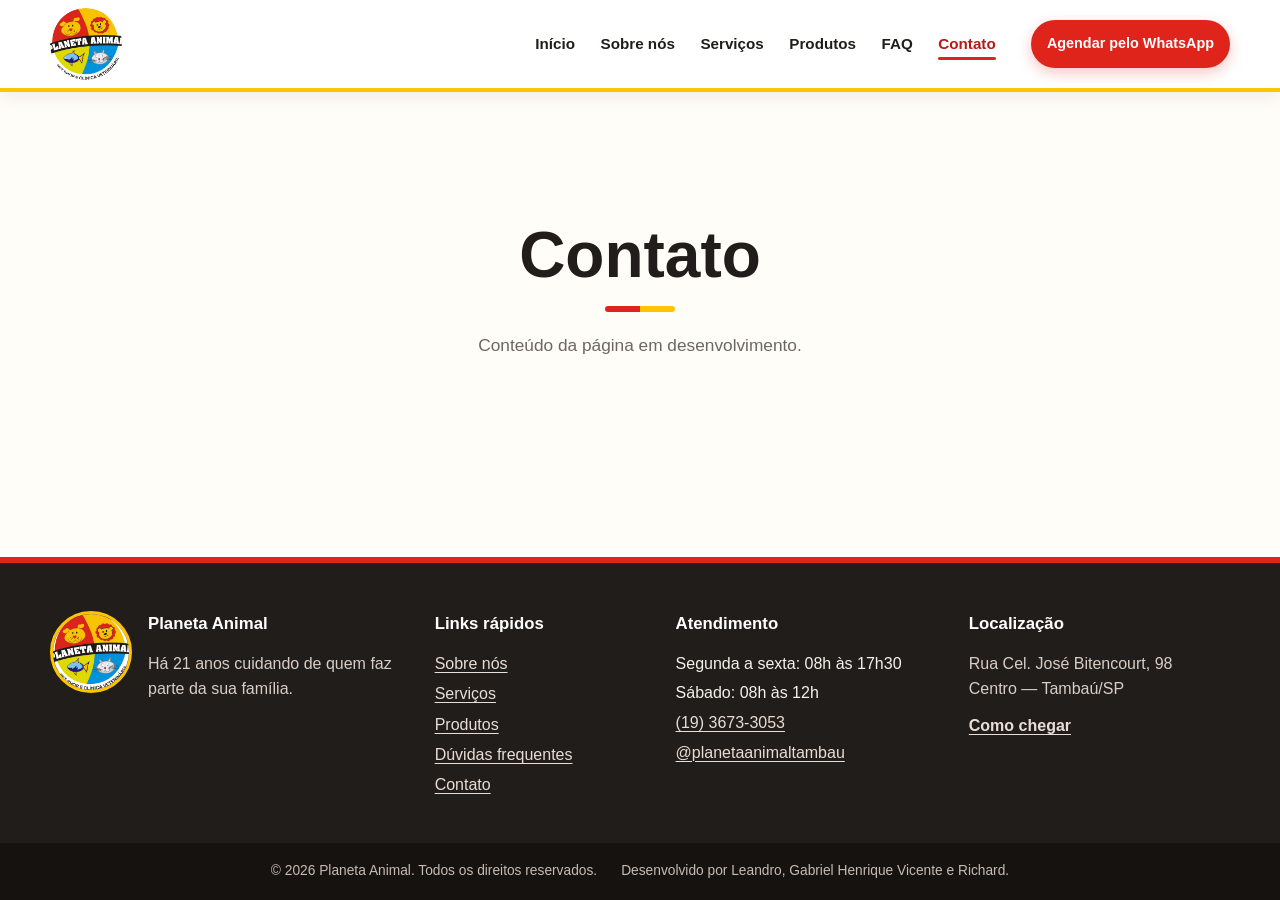
==== html/contato.html @ 825fd1a0 "base com navbar e footer" ====
<!DOCTYPE html>
<html lang="pt-BR">
<head>
  <meta charset="UTF-8">
  <meta name="viewport" content="width=device-width, initial-scale=1.0">
  <meta name="description" content="Confira os canais de atendimento, horários e localização da Planeta Animal.">
  <title>Contato | Planeta Animal</title>
  <link rel="stylesheet" href="../css/style.css">
  <script src="../js/main.js" defer></script>
</head>
<body>
  <a class="skip-link" href="#conteudo">Pular para o conteúdo</a>
  <header class="site-header">
    <div class="header-container">
      <a class="brand" href="index.html" aria-label="Planeta Animal — página inicial">
        <img src="../assets/images/logo.jpg" alt="Planeta Animal Pet Shop e Clínica Veterinária" width="128" height="128">
      </a>
      <button class="menu-toggle" type="button" aria-expanded="false" aria-controls="main-menu" aria-label="Abrir menu">
        <span></span><span></span><span></span>
      </button>
      <nav class="main-nav" aria-label="Navegação principal">
        <ul id="main-menu" class="nav-list">
          <li><a href="index.html">Início</a></li>
          <li><a href="sobre.html">Sobre nós</a></li>
          <li><a href="servicos.html">Serviços</a></li>
          <li><a href="produtos.html">Produtos</a></li>
          <li><a href="faq.html">FAQ</a></li>
          <li><a href="contato.html" aria-current="page">Contato</a></li>
        </ul>
      </nav>
      <a class="whatsapp-button header-whatsapp" href="contato.html" aria-label="Agendar pelo WhatsApp — consulte o número na página de contato">Agendar pelo WhatsApp</a>
    </div>
  </header>

  <main id="conteudo" class="page-content">
    <h1>Contato</h1>
    <p>Conteúdo da página em desenvolvimento.</p>
  </main>

  <footer class="site-footer">
    <div class="footer-container">
      <section class="footer-brand" aria-labelledby="footer-brand-title">
        <img src="../assets/images/logo.jpg" alt="" width="96" height="96">
        <div><h2 id="footer-brand-title">Planeta Animal</h2><p>Há 21 anos cuidando de quem faz parte da sua família.</p></div>
      </section>
      <nav class="footer-section" aria-label="Links do rodapé">
        <h2>Links rápidos</h2>
        <ul><li><a href="sobre.html">Sobre nós</a></li><li><a href="servicos.html">Serviços</a></li><li><a href="produtos.html">Produtos</a></li><li><a href="faq.html">Dúvidas frequentes</a></li><li><a href="contato.html">Contato</a></li></ul>
      </nav>
      <section class="footer-section">
        <h2>Atendimento</h2>
        <p>Segunda a sexta: 08h às 17h30</p><p>Sábado: 08h às 12h</p><p><a href="tel:+551936733053">(19) 3673-3053</a></p><p><a href="https://www.instagram.com/planetaanimaltambau" target="_blank" rel="noopener noreferrer">@planetaanimaltambau</a></p>
      </section>
      <section class="footer-section">
        <h2>Localização</h2>
        <address>Rua Cel. José Bitencourt, 98<br>Centro — Tambaú/SP</address>
        <a class="footer-map-link" href="https://www.google.com/maps/search/?api=1&query=Rua+Cel.+Jose+Bitencourt+98+Tambau+SP" target="_blank" rel="noopener noreferrer">Como chegar</a>
      </section>
    </div>
    <div class="footer-bottom"><p>&copy; <span data-current-year>2026</span> Planeta Animal. Todos os direitos reservados.</p><p>Desenvolvido por Leandro, Gabriel Henrique Vicente e Richard.</p></div>
  </footer>
</body>
</html>
---- css/style.css ----
:root {
  --color-primary: #df241c;
  --color-primary-dark: #b71914;
  --color-accent: #ffc400;
  --color-blue: #0798d4;
  --color-ink: #211d1b;
  --color-text: #413b37;
  --color-muted: #6d6661;
  --color-surface: #fffdf8;
  --color-white: #ffffff;
  --color-border: #eadfd4;
  --shadow: 0 12px 30px rgba(53, 38, 29, 0.12);
  --container: 1180px;
  --radius: 14px;
}

*, *::before, *::after { box-sizing: border-box; }
html { scroll-behavior: smooth; }
body {
  min-height: 100vh;
  margin: 0;
  display: flex;
  flex-direction: column;
  color: var(--color-text);
  background: var(--color-surface);
  font-family: "Segoe UI", Arial, sans-serif;
  line-height: 1.6;
}
a { color: inherit; }
img { display: block; max-width: 100%; }
.skip-link { position: fixed; top: -100px; left: 1rem; z-index: 1000; padding: .7rem 1rem; background: var(--color-ink); color: var(--color-white); border-radius: 0 0 8px 8px; }
.skip-link:focus { top: 0; }

.site-header { position: sticky; top: 0; z-index: 100; background: rgba(255, 255, 255, .97); border-bottom: 4px solid var(--color-accent); box-shadow: 0 4px 18px rgba(40, 28, 20, .08); }
.header-container { width: min(calc(100% - 2rem), var(--container)); min-height: 88px; margin-inline: auto; display: flex; align-items: center; gap: 1.5rem; }
.brand { flex: 0 0 auto; border-radius: 50%; }
.brand img { width: 72px; height: 72px; object-fit: cover; border-radius: 50%; }
.main-nav { margin-left: auto; }
.nav-list { margin: 0; padding: 0; display: flex; align-items: center; gap: .2rem; list-style: none; }
.nav-list a { position: relative; display: block; padding: .65rem .7rem; color: var(--color-ink); font-size: .95rem; font-weight: 700; text-decoration: none; border-radius: 8px; }
.nav-list a::after { content: ""; position: absolute; right: .7rem; bottom: .4rem; left: .7rem; height: 3px; background: var(--color-primary); border-radius: 10px; transform: scaleX(0); transition: transform .2s ease; }
.nav-list a:hover::after, .nav-list a[aria-current="page"]::after { transform: scaleX(1); }
.nav-list a[aria-current="page"] { color: var(--color-primary-dark); }
.whatsapp-button { display: inline-flex; align-items: center; justify-content: center; padding: .75rem 1rem; color: var(--color-white); background: var(--color-primary); border-radius: 999px; font-size: .9rem; font-weight: 800; text-decoration: none; box-shadow: 0 5px 14px rgba(223, 36, 28, .25); transition: background .2s ease, transform .2s ease; }
.whatsapp-button:hover { background: var(--color-primary-dark); transform: translateY(-2px); }
.menu-toggle { display: none; width: 44px; height: 44px; padding: 10px; border: 0; background: transparent; border-radius: 8px; cursor: pointer; }
.menu-toggle span { display: block; height: 3px; margin: 4px 0; background: var(--color-ink); border-radius: 5px; transition: transform .2s, opacity .2s; }

.page-content { flex: 1; width: min(calc(100% - 2rem), var(--container)); min-height: 48vh; margin-inline: auto; padding: clamp(4rem, 10vw, 8rem) 0; text-align: center; }
.page-content h1 { margin: 0 0 .6rem; color: var(--color-ink); font-size: clamp(2.2rem, 5vw, 4rem); line-height: 1.1; }
.page-content h1::after { content: ""; display: block; width: 70px; height: 6px; margin: 1rem auto 0; background: linear-gradient(90deg, var(--color-primary) 0 50%, var(--color-accent) 50%); border-radius: 10px; }
.page-content p { margin: 1.2rem 0 0; color: var(--color-muted); font-size: 1.08rem; }

.site-footer { color: #f7f1eb; background: var(--color-ink); border-top: 6px solid var(--color-primary); }
.footer-container { width: min(calc(100% - 2rem), var(--container)); margin-inline: auto; padding: 3rem 0 2.5rem; display: grid; grid-template-columns: 1.35fr .8fr 1fr 1fr; gap: 2rem; }
.footer-brand { display: flex; align-items: flex-start; gap: 1rem; }
.footer-brand img { width: 82px; height: 82px; flex: 0 0 auto; object-fit: cover; border: 3px solid var(--color-accent); border-radius: 50%; }
.site-footer h2 { margin: 0 0 .8rem; color: var(--color-white); font-size: 1.05rem; }
.site-footer p { margin: .25rem 0; }
.footer-brand p { max-width: 280px; color: #d8cec7; }
.footer-section ul { margin: 0; padding: 0; list-style: none; }
.footer-section li { margin: .3rem 0; }
.footer-section a { color: #e9ded6; text-decoration-thickness: 1px; text-underline-offset: 3px; }
.footer-section a:hover { color: var(--color-accent); }
.footer-section address { color: #d8cec7; font-style: normal; }
.footer-map-link { display: inline-block; margin-top: .7rem; font-weight: 700; }
.footer-bottom { padding: 1.1rem 1rem; display: flex; justify-content: center; flex-wrap: wrap; gap: .3rem 1.5rem; color: #c7bbb3; background: #151210; text-align: center; font-size: .86rem; }
.footer-bottom p { margin: 0; }
:focus-visible { outline: 3px solid var(--color-blue); outline-offset: 3px; }

@media (max-width: 1000px) {
  .header-container { flex-wrap: wrap; min-height: 78px; padding-block: .45rem; }
  .brand img { width: 62px; height: 62px; }
  .menu-toggle { display: block; margin-left: auto; }
  .header-whatsapp { margin-left: 0; }
  .main-nav { order: 4; width: 100%; margin: 0; display: grid; grid-template-rows: 0fr; visibility: hidden; transition: grid-template-rows .25s ease, visibility .25s; }
  .main-nav .nav-list { min-height: 0; overflow: hidden; display: block; }
  .main-nav.is-open { grid-template-rows: 1fr; visibility: visible; }
  .nav-list a { padding: .8rem; }
  .nav-list li:last-child { padding-bottom: .7rem; }
  .menu-toggle[aria-expanded="true"] span:nth-child(1) { transform: translateY(7px) rotate(45deg); }
  .menu-toggle[aria-expanded="true"] span:nth-child(2) { opacity: 0; }
  .menu-toggle[aria-expanded="true"] span:nth-child(3) { transform: translateY(-7px) rotate(-45deg); }
  .footer-container { grid-template-columns: repeat(2, 1fr); }
}

@media (max-width: 600px) {
  .header-container { gap: .75rem; }
  .header-whatsapp { order: 5; width: 100%; margin-bottom: .25rem; }
  .main-nav { order: 4; }
  .footer-container { grid-template-columns: 1fr; }
  .footer-brand { flex-direction: column; }
}

@media (prefers-reduced-motion: reduce) {
  html { scroll-behavior: auto; }
  *, *::before, *::after { scroll-behavior: auto !important; transition: none !important; }
}
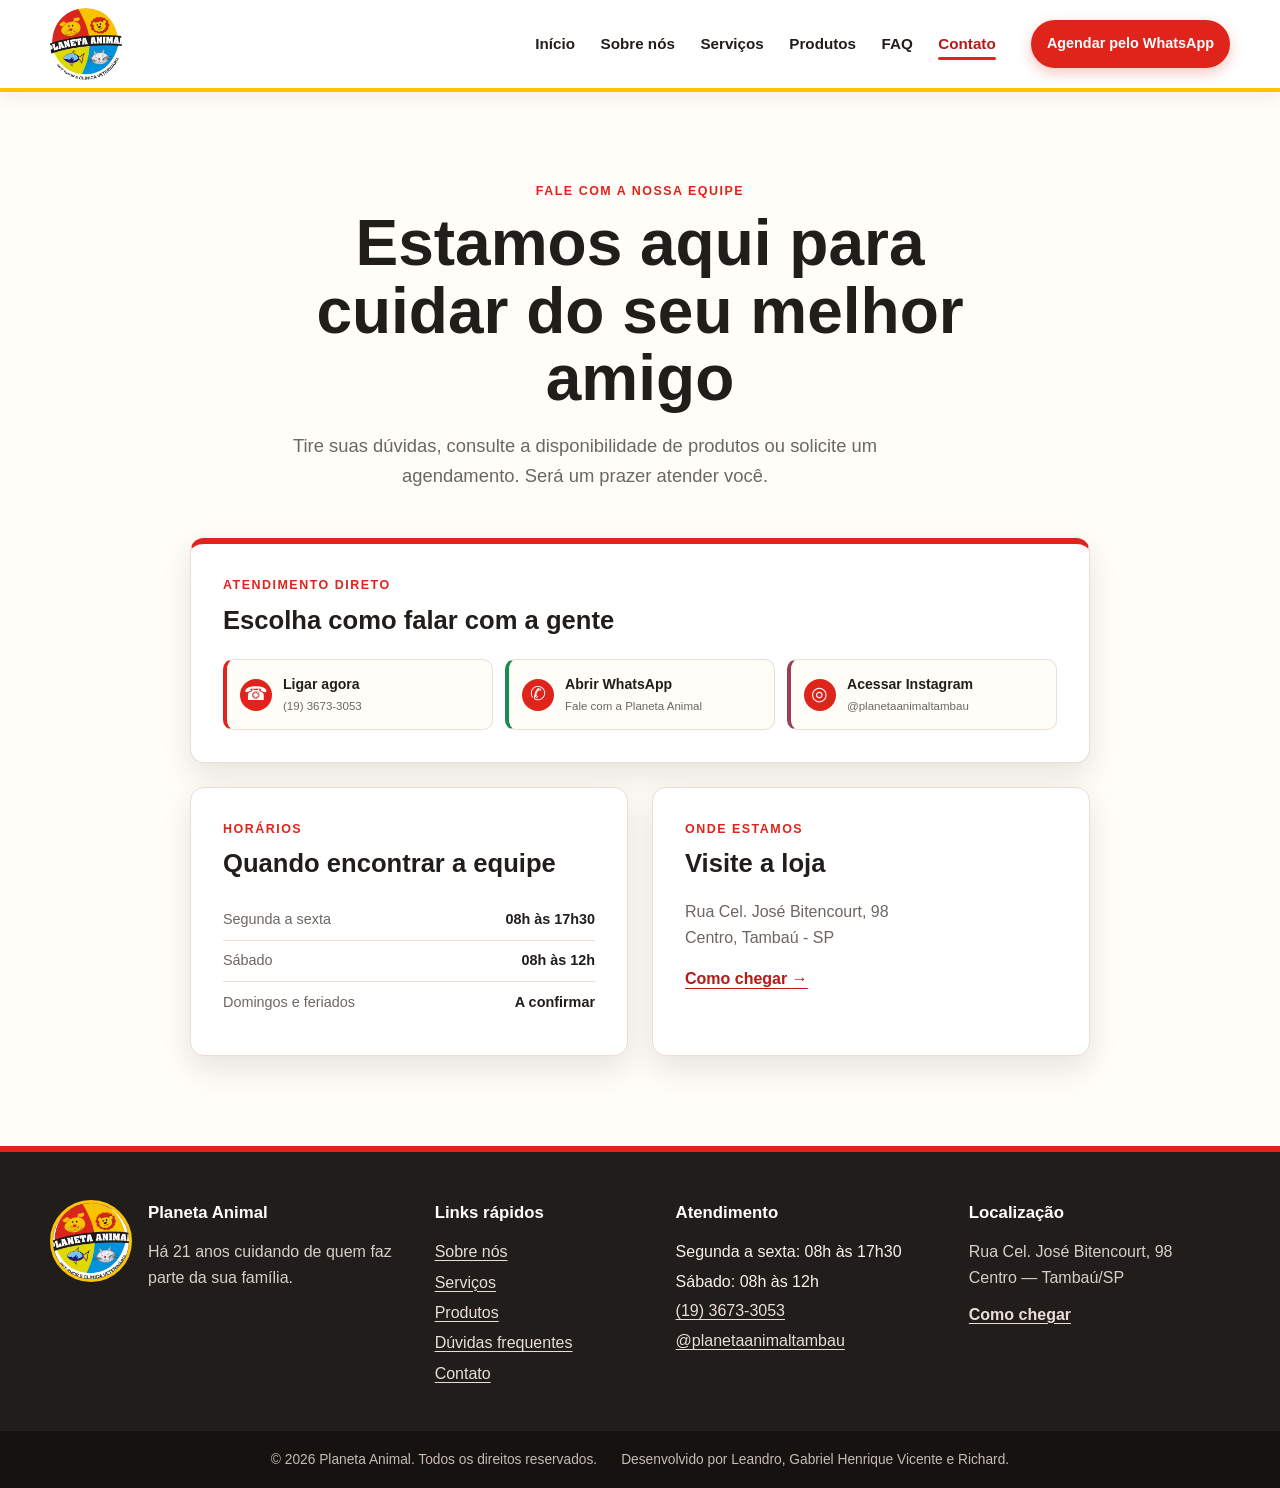
==== commit 6abb90d7: "commit" ====
--- a/html/contato.html
+++ b/html/contato.html
@@ -32,9 +32,54 @@
     </div>
   </header>
 
-  <main id="conteudo" class="page-content">
-    <h1>Contato</h1>
-    <p>Conteúdo da página em desenvolvimento.</p>
+  <main id="conteudo" class="contact-page">
+    <section class="contact-intro" aria-labelledby="contact-title">
+      <p class="eyebrow">Fale com a nossa equipe</p>
+      <h1 id="contact-title">Estamos aqui para cuidar do seu melhor amigo</h1>
+      <p class="contact-lead">Tire suas dúvidas, consulte a disponibilidade de produtos ou solicite um agendamento. Será um prazer atender você.</p>
+    </section>
+
+    <section class="contact-layout" aria-label="Canais de atendimento">
+      <div class="contact-info">
+        <article class="contact-panel contact-panel-highlight">
+          <p class="panel-kicker">Atendimento direto</p>
+          <h2>Escolha como falar com a gente</h2>
+          <div class="contact-actions">
+            <a class="contact-action contact-action-primary" href="tel:+551936733053">
+              <span class="action-icon" aria-hidden="true">☎</span>
+              <span><strong>Ligar agora</strong><small>(19) 3673-3053</small></span>
+            </a>
+            <a class="contact-action contact-action-whatsapp" href="https://wa.me/551936733053" target="_blank" rel="noopener noreferrer">
+              <span class="action-icon" aria-hidden="true">✆</span>
+              <span><strong>Abrir WhatsApp</strong><small>Fale com a Planeta Animal</small></span>
+            </a>
+            <a class="contact-action contact-action-instagram" href="https://www.instagram.com/planetaanimaltambau" target="_blank" rel="noopener noreferrer">
+              <span class="action-icon" aria-hidden="true">◎</span>
+              <span><strong>Acessar Instagram</strong><small>@planetaanimaltambau</small></span>
+            </a>
+          </div>
+        </article>
+
+        <div class="contact-details-grid">
+          <article class="contact-panel">
+            <p class="panel-kicker">Horários</p>
+            <h2>Quando encontrar a equipe</h2>
+            <dl class="hours-list">
+              <div><dt>Segunda a sexta</dt><dd>08h às 17h30</dd></div>
+              <div><dt>Sábado</dt><dd>08h às 12h</dd></div>
+              <div><dt>Domingos e feriados</dt><dd>A confirmar</dd></div>
+            </dl>
+          </article>
+          <article class="contact-panel">
+            <p class="panel-kicker">Onde estamos</p>
+            <h2>Visite a loja</h2>
+            <address class="address-block">Rua Cel. José Bitencourt, 98<br>Centro, Tambaú - SP</address>
+            <a class="text-link" href="https://www.google.com/maps/search/?api=1&query=Rua+Cel.+Jose+Bitencourt+98+Tambau+SP" target="_blank" rel="noopener noreferrer">Como chegar <span aria-hidden="true">→</span></a>
+          </article>
+        </div>
+      </div>
+    </section>
+
   </main>
 
   <footer class="site-footer">
--- a/css/style.css
+++ b/css/style.css
@@ -51,6 +51,36 @@
 .page-content h1::after { content: ""; display: block; width: 70px; height: 6px; margin: 1rem auto 0; background: linear-gradient(90deg, var(--color-primary) 0 50%, var(--color-accent) 50%); border-radius: 10px; }
 .page-content p { margin: 1.2rem 0 0; color: var(--color-muted); font-size: 1.08rem; }
 
+.contact-page { width: min(calc(100% - 2rem), var(--container)); margin-inline: auto; padding: clamp(3.5rem, 7vw, 6rem) 0; }
+.contact-intro { max-width: 760px; margin: 0 auto 3rem; text-align: center; }
+.eyebrow, .panel-kicker { margin: 0 0 .55rem; color: var(--color-primary); font-size: .78rem; font-weight: 800; letter-spacing: .12em; text-transform: uppercase; }
+.contact-intro h1 { max-width: 760px; margin: 0; color: var(--color-ink); font-size: clamp(2.3rem, 5vw, 4.4rem); line-height: 1.05; }
+.contact-lead { max-width: 650px; margin: 1.2rem 0 0; color: var(--color-muted); font-size: 1.15rem; }
+.contact-layout { width: min(100%, 900px); margin-inline: auto; display: grid; grid-template-columns: 1fr; gap: 1.5rem; align-items: start; }
+.contact-info { display: grid; gap: 1.5rem; }
+.contact-panel { padding: clamp(1.35rem, 3vw, 2rem); background: var(--color-white); border: 1px solid var(--color-border); border-radius: var(--radius); box-shadow: var(--shadow); }
+.contact-panel h2 { margin: 0; color: var(--color-ink); font-size: clamp(1.3rem, 2vw, 1.7rem); line-height: 1.2; }
+.contact-panel-highlight { border-top: 6px solid var(--color-primary); }
+.contact-actions { display: grid; grid-template-columns: repeat(3, 1fr); gap: .75rem; margin-top: 1.5rem; }
+.contact-action { display: flex; align-items: center; gap: .7rem; min-width: 0; padding: .8rem; color: var(--color-ink); background: var(--color-surface); border: 1px solid var(--color-border); border-radius: 10px; text-decoration: none; transition: transform .2s ease, border-color .2s ease; }
+.contact-action:hover { transform: translateY(-3px); border-color: var(--color-primary); }
+.contact-action-primary { border-left: 4px solid var(--color-primary); }
+.contact-action-whatsapp { border-left: 4px solid #168c53; }
+.contact-action-instagram { border-left: 4px solid #9c3f56; }
+.action-icon { display: grid; width: 32px; height: 32px; flex: 0 0 auto; place-items: center; color: var(--color-white); background: var(--color-primary); border-radius: 50%; font-size: 1.2rem; }
+.contact-action strong, .contact-action small { display: block; overflow-wrap: anywhere; }
+.contact-action strong { font-size: .88rem; }
+.contact-action small { margin-top: .1rem; color: var(--color-muted); font-size: .72rem; }
+.contact-details-grid { display: grid; grid-template-columns: repeat(2, 1fr); gap: 1.5rem; }
+.hours-list { margin: 1.25rem 0 0; }
+.hours-list div { display: flex; justify-content: space-between; gap: .7rem; padding: .55rem 0; border-bottom: 1px solid var(--color-border); }
+.hours-list div:last-child { border-bottom: 0; }
+.hours-list dt, .hours-list dd { margin: 0; font-size: .9rem; }
+.hours-list dt { color: var(--color-muted); }
+.hours-list dd { color: var(--color-ink); font-weight: 800; text-align: right; }
+.address-block { margin: 1.25rem 0 1rem; color: var(--color-muted); font-style: normal; }
+.text-link { color: var(--color-primary-dark); font-weight: 800; text-underline-offset: 4px; }
+
 .site-footer { color: #f7f1eb; background: var(--color-ink); border-top: 6px solid var(--color-primary); }
 .footer-container { width: min(calc(100% - 2rem), var(--container)); margin-inline: auto; padding: 3rem 0 2.5rem; display: grid; grid-template-columns: 1.35fr .8fr 1fr 1fr; gap: 2rem; }
 .footer-brand { display: flex; align-items: flex-start; gap: 1rem; }
@@ -90,6 +120,7 @@
   .main-nav { order: 4; }
   .footer-container { grid-template-columns: 1fr; }
   .footer-brand { flex-direction: column; }
+  .contact-actions, .contact-details-grid { grid-template-columns: 1fr; }
 }
 
 @media (prefers-reduced-motion: reduce) {
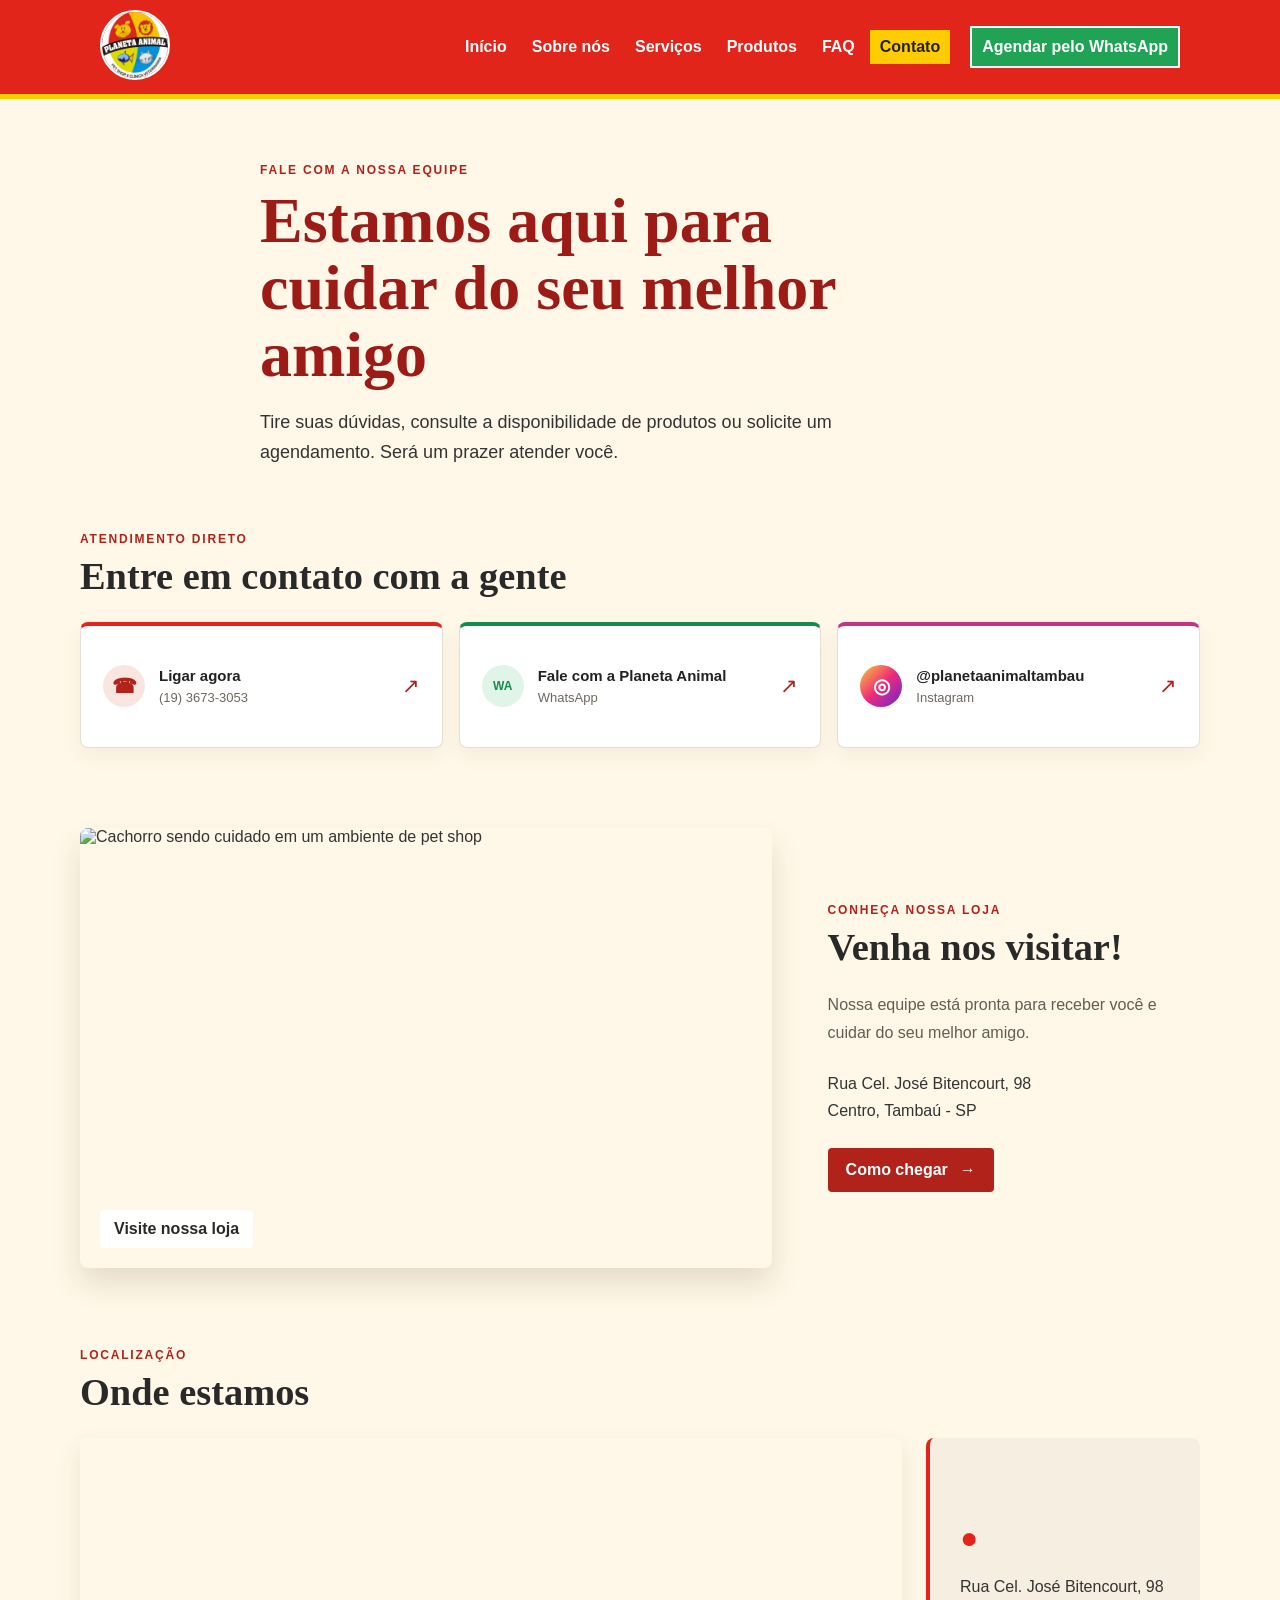
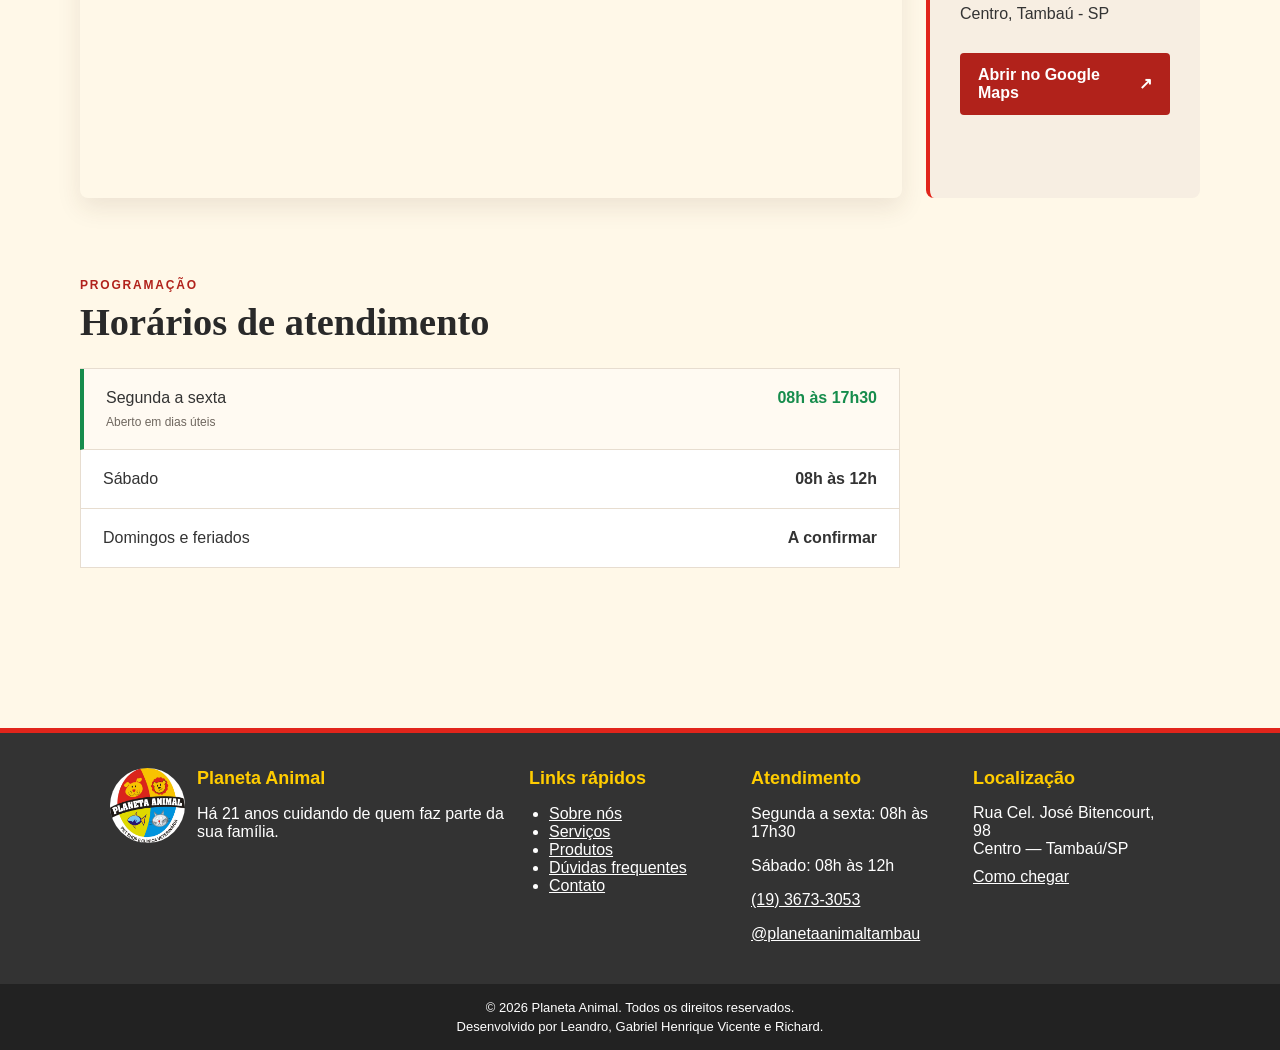
==== commit 6e8e85fc: "Contato mudado" ====
--- a/html/contato.html
+++ b/html/contato.html
@@ -39,45 +39,71 @@
       <p class="contact-lead">Tire suas dúvidas, consulte a disponibilidade de produtos ou solicite um agendamento. Será um prazer atender você.</p>
     </section>
 
-    <section class="contact-layout" aria-label="Canais de atendimento">
-      <div class="contact-info">
-        <article class="contact-panel contact-panel-highlight">
-          <p class="panel-kicker">Atendimento direto</p>
-          <h2>Escolha como falar com a gente</h2>
-          <div class="contact-actions">
-            <a class="contact-action contact-action-primary" href="tel:+551936733053">
-              <span class="action-icon" aria-hidden="true">☎</span>
-              <span><strong>Ligar agora</strong><small>(19) 3673-3053</small></span>
-            </a>
-            <a class="contact-action contact-action-whatsapp" href="https://wa.me/551936733053" target="_blank" rel="noopener noreferrer">
-              <span class="action-icon" aria-hidden="true">✆</span>
-              <span><strong>Abrir WhatsApp</strong><small>Fale com a Planeta Animal</small></span>
-            </a>
-            <a class="contact-action contact-action-instagram" href="https://www.instagram.com/planetaanimaltambau" target="_blank" rel="noopener noreferrer">
-              <span class="action-icon" aria-hidden="true">◎</span>
-              <span><strong>Acessar Instagram</strong><small>@planetaanimaltambau</small></span>
-            </a>
-          </div>
-        </article>
+    <section class="contact-section" aria-labelledby="contact-channels-title">
+      <div class="section-heading">
+        <p class="eyebrow">Atendimento direto</p>
+        <h2 id="contact-channels-title">Entre em contato com a gente</h2>
+      </div>
+      <div class="contact-actions">
+        <a class="contact-action contact-action-primary" href="tel:+551936733053">
+          <span class="action-icon" aria-hidden="true">☎</span>
+          <span><strong>Ligar agora</strong><small>(19) 3673-3053</small></span>
+          <span class="action-arrow" aria-hidden="true">↗</span>
+        </a>
+        <a class="contact-action contact-action-whatsapp" href="https://wa.me/551936733053" target="_blank" rel="noopener noreferrer">
+          <span class="action-icon" aria-hidden="true">WA</span>
+          <span><strong>Fale com a Planeta Animal</strong><small>WhatsApp</small></span>
+          <span class="action-arrow" aria-hidden="true">↗</span>
+        </a>
+        <a class="contact-action contact-action-instagram" href="https://www.instagram.com/planetaanimaltambau" target="_blank" rel="noopener noreferrer">
+          <span class="action-icon" aria-hidden="true">◎</span>
+          <span><strong>@planetaanimaltambau</strong><small>Instagram</small></span>
+          <span class="action-arrow" aria-hidden="true">↗</span>
+        </a>
+      </div>
+    </section>
 
-        <div class="contact-details-grid">
-          <article class="contact-panel">
-            <p class="panel-kicker">Horários</p>
-            <h2>Quando encontrar a equipe</h2>
-            <dl class="hours-list">
-              <div><dt>Segunda a sexta</dt><dd>08h às 17h30</dd></div>
-              <div><dt>Sábado</dt><dd>08h às 12h</dd></div>
-              <div><dt>Domingos e feriados</dt><dd>A confirmar</dd></div>
-            </dl>
-          </article>
-          <article class="contact-panel">
-            <p class="panel-kicker">Onde estamos</p>
-            <h2>Visite a loja</h2>
-            <address class="address-block">Rua Cel. José Bitencourt, 98<br>Centro, Tambaú - SP</address>
-            <a class="text-link" href="https://www.google.com/maps/search/?api=1&query=Rua+Cel.+Jose+Bitencourt+98+Tambau+SP" target="_blank" rel="noopener noreferrer">Como chegar <span aria-hidden="true">→</span></a>
-          </article>
+    <section class="store-section" aria-labelledby="store-title">
+      <figure class="store-photo">
+        <img src="https://images.unsplash.com/photo-1583337130417-3346a1be7dee?auto=format&fit=crop&w=1200&q=85" alt="Cachorro sendo cuidado em um ambiente de pet shop" loading="lazy">
+        <figcaption>Visite nossa loja</figcaption>
+      </figure>
+      <div class="store-copy">
+        <p class="eyebrow">Conheça nossa loja</p>
+        <h2 id="store-title">Venha nos visitar!</h2>
+        <p>Nossa equipe está pronta para receber você e cuidar do seu melhor amigo.</p>
+        <address class="address-block">Rua Cel. José Bitencourt, 98<br>Centro, Tambaú - SP</address>
+        <a class="primary-link" href="https://www.google.com/maps/search/?api=1&query=Rua+Cel.+Jose+Bitencourt+98+Tambau+SP" target="_blank" rel="noopener noreferrer">Como chegar <span aria-hidden="true">→</span></a>
+      </div>
+    </section>
+
+    <section class="location-section" aria-labelledby="location-title">
+      <div class="section-heading">
+        <p class="eyebrow">Localização</p>
+        <h2 id="location-title">Onde estamos</h2>
+      </div>
+      <div class="location-layout">
+        <div class="map-frame">
+          <iframe title="Mapa da localização da Planeta Animal em Tambaú" src="https://www.google.com/maps?q=Rua+Cel.+Jose+Bitencourt+98,+Tambau,+SP&output=embed" loading="lazy" referrerpolicy="no-referrer-when-downgrade"></iframe>
+        </div>
+        <div class="location-copy">
+          <p class="location-pin" aria-hidden="true">●</p>
+          <address>Rua Cel. José Bitencourt, 98<br>Centro, Tambaú - SP</address>
+          <a class="primary-link" href="https://www.google.com/maps/search/?api=1&query=Rua+Cel.+Jose+Bitencourt+98+Tambau+SP" target="_blank" rel="noopener noreferrer">Abrir no Google Maps <span aria-hidden="true">↗</span></a>
         </div>
       </div>
+    </section>
+
+    <section class="hours-section" aria-labelledby="hours-title">
+      <div class="section-heading">
+        <p class="eyebrow">Programação</p>
+        <h2 id="hours-title">Horários de atendimento</h2>
+      </div>
+      <dl class="hours-list">
+        <div class="hours-current"><dt>Segunda a sexta</dt><dd>08h às 17h30</dd><span>Aberto em dias úteis</span></div>
+        <div><dt>Sábado</dt><dd>08h às 12h</dd></div>
+        <div><dt>Domingos e feriados</dt><dd>A confirmar</dd></div>
+      </dl>
     </section>
 
   </main>
--- a/css/style.css
+++ b/css/style.css
@@ -1,129 +1,277 @@
-:root {
-  --color-primary: #df241c;
-  --color-primary-dark: #b71914;
-  --color-accent: #ffc400;
-  --color-blue: #0798d4;
-  --color-ink: #211d1b;
-  --color-text: #413b37;
-  --color-muted: #6d6661;
-  --color-surface: #fffdf8;
-  --color-white: #ffffff;
-  --color-border: #eadfd4;
-  --shadow: 0 12px 30px rgba(53, 38, 29, 0.12);
-  --container: 1180px;
-  --radius: 14px;
-}
-
-*, *::before, *::after { box-sizing: border-box; }
-html { scroll-behavior: smooth; }
+* { box-sizing: border-box; }
+
 body {
   min-height: 100vh;
   margin: 0;
   display: flex;
   flex-direction: column;
-  color: var(--color-text);
-  background: var(--color-surface);
-  font-family: "Segoe UI", Arial, sans-serif;
-  line-height: 1.6;
-}
-a { color: inherit; }
-img { display: block; max-width: 100%; }
-.skip-link { position: fixed; top: -100px; left: 1rem; z-index: 1000; padding: .7rem 1rem; background: var(--color-ink); color: var(--color-white); border-radius: 0 0 8px 8px; }
-.skip-link:focus { top: 0; }
-
-.site-header { position: sticky; top: 0; z-index: 100; background: rgba(255, 255, 255, .97); border-bottom: 4px solid var(--color-accent); box-shadow: 0 4px 18px rgba(40, 28, 20, .08); }
-.header-container { width: min(calc(100% - 2rem), var(--container)); min-height: 88px; margin-inline: auto; display: flex; align-items: center; gap: 1.5rem; }
-.brand { flex: 0 0 auto; border-radius: 50%; }
-.brand img { width: 72px; height: 72px; object-fit: cover; border-radius: 50%; }
+  background-color: #fff8e8;
+  color: #333;
+  font-family: Arial, sans-serif;
+}
+
+a { color: #a80000; }
+img { max-width: 100%; }
+.skip-link { position: absolute; left: -9999px; }
+.skip-link:focus { left: 10px; top: 10px; background: white; padding: 8px; }
+
+/* cabecalho */
+.site-header {
+  background-color: #e1251b;
+  border-bottom: 5px solid #ffcc00;
+}
+
+.header-container {
+  max-width: 1100px;
+  min-height: 90px;
+  margin: auto;
+  padding: 10px;
+  display: flex;
+  align-items: center;
+  gap: 20px;
+}
+
+.brand img {
+  width: 70px;
+  height: 70px;
+  border: 2px solid white;
+  border-radius: 50%;
+}
+
 .main-nav { margin-left: auto; }
-.nav-list { margin: 0; padding: 0; display: flex; align-items: center; gap: .2rem; list-style: none; }
-.nav-list a { position: relative; display: block; padding: .65rem .7rem; color: var(--color-ink); font-size: .95rem; font-weight: 700; text-decoration: none; border-radius: 8px; }
-.nav-list a::after { content: ""; position: absolute; right: .7rem; bottom: .4rem; left: .7rem; height: 3px; background: var(--color-primary); border-radius: 10px; transform: scaleX(0); transition: transform .2s ease; }
-.nav-list a:hover::after, .nav-list a[aria-current="page"]::after { transform: scaleX(1); }
-.nav-list a[aria-current="page"] { color: var(--color-primary-dark); }
-.whatsapp-button { display: inline-flex; align-items: center; justify-content: center; padding: .75rem 1rem; color: var(--color-white); background: var(--color-primary); border-radius: 999px; font-size: .9rem; font-weight: 800; text-decoration: none; box-shadow: 0 5px 14px rgba(223, 36, 28, .25); transition: background .2s ease, transform .2s ease; }
-.whatsapp-button:hover { background: var(--color-primary-dark); transform: translateY(-2px); }
-.menu-toggle { display: none; width: 44px; height: 44px; padding: 10px; border: 0; background: transparent; border-radius: 8px; cursor: pointer; }
-.menu-toggle span { display: block; height: 3px; margin: 4px 0; background: var(--color-ink); border-radius: 5px; transition: transform .2s, opacity .2s; }
-
-.page-content { flex: 1; width: min(calc(100% - 2rem), var(--container)); min-height: 48vh; margin-inline: auto; padding: clamp(4rem, 10vw, 8rem) 0; text-align: center; }
-.page-content h1 { margin: 0 0 .6rem; color: var(--color-ink); font-size: clamp(2.2rem, 5vw, 4rem); line-height: 1.1; }
-.page-content h1::after { content: ""; display: block; width: 70px; height: 6px; margin: 1rem auto 0; background: linear-gradient(90deg, var(--color-primary) 0 50%, var(--color-accent) 50%); border-radius: 10px; }
-.page-content p { margin: 1.2rem 0 0; color: var(--color-muted); font-size: 1.08rem; }
-
-.contact-page { width: min(calc(100% - 2rem), var(--container)); margin-inline: auto; padding: clamp(3.5rem, 7vw, 6rem) 0; }
-.contact-intro { max-width: 760px; margin: 0 auto 3rem; text-align: center; }
-.eyebrow, .panel-kicker { margin: 0 0 .55rem; color: var(--color-primary); font-size: .78rem; font-weight: 800; letter-spacing: .12em; text-transform: uppercase; }
-.contact-intro h1 { max-width: 760px; margin: 0; color: var(--color-ink); font-size: clamp(2.3rem, 5vw, 4.4rem); line-height: 1.05; }
-.contact-lead { max-width: 650px; margin: 1.2rem 0 0; color: var(--color-muted); font-size: 1.15rem; }
-.contact-layout { width: min(100%, 900px); margin-inline: auto; display: grid; grid-template-columns: 1fr; gap: 1.5rem; align-items: start; }
-.contact-info { display: grid; gap: 1.5rem; }
-.contact-panel { padding: clamp(1.35rem, 3vw, 2rem); background: var(--color-white); border: 1px solid var(--color-border); border-radius: var(--radius); box-shadow: var(--shadow); }
-.contact-panel h2 { margin: 0; color: var(--color-ink); font-size: clamp(1.3rem, 2vw, 1.7rem); line-height: 1.2; }
-.contact-panel-highlight { border-top: 6px solid var(--color-primary); }
-.contact-actions { display: grid; grid-template-columns: repeat(3, 1fr); gap: .75rem; margin-top: 1.5rem; }
-.contact-action { display: flex; align-items: center; gap: .7rem; min-width: 0; padding: .8rem; color: var(--color-ink); background: var(--color-surface); border: 1px solid var(--color-border); border-radius: 10px; text-decoration: none; transition: transform .2s ease, border-color .2s ease; }
-.contact-action:hover { transform: translateY(-3px); border-color: var(--color-primary); }
-.contact-action-primary { border-left: 4px solid var(--color-primary); }
-.contact-action-whatsapp { border-left: 4px solid #168c53; }
-.contact-action-instagram { border-left: 4px solid #9c3f56; }
-.action-icon { display: grid; width: 32px; height: 32px; flex: 0 0 auto; place-items: center; color: var(--color-white); background: var(--color-primary); border-radius: 50%; font-size: 1.2rem; }
-.contact-action strong, .contact-action small { display: block; overflow-wrap: anywhere; }
-.contact-action strong { font-size: .88rem; }
-.contact-action small { margin-top: .1rem; color: var(--color-muted); font-size: .72rem; }
-.contact-details-grid { display: grid; grid-template-columns: repeat(2, 1fr); gap: 1.5rem; }
-.hours-list { margin: 1.25rem 0 0; }
-.hours-list div { display: flex; justify-content: space-between; gap: .7rem; padding: .55rem 0; border-bottom: 1px solid var(--color-border); }
-.hours-list div:last-child { border-bottom: 0; }
-.hours-list dt, .hours-list dd { margin: 0; font-size: .9rem; }
-.hours-list dt { color: var(--color-muted); }
-.hours-list dd { color: var(--color-ink); font-weight: 800; text-align: right; }
-.address-block { margin: 1.25rem 0 1rem; color: var(--color-muted); font-style: normal; }
-.text-link { color: var(--color-primary-dark); font-weight: 800; text-underline-offset: 4px; }
-
-.site-footer { color: #f7f1eb; background: var(--color-ink); border-top: 6px solid var(--color-primary); }
-.footer-container { width: min(calc(100% - 2rem), var(--container)); margin-inline: auto; padding: 3rem 0 2.5rem; display: grid; grid-template-columns: 1.35fr .8fr 1fr 1fr; gap: 2rem; }
-.footer-brand { display: flex; align-items: flex-start; gap: 1rem; }
-.footer-brand img { width: 82px; height: 82px; flex: 0 0 auto; object-fit: cover; border: 3px solid var(--color-accent); border-radius: 50%; }
-.site-footer h2 { margin: 0 0 .8rem; color: var(--color-white); font-size: 1.05rem; }
-.site-footer p { margin: .25rem 0; }
-.footer-brand p { max-width: 280px; color: #d8cec7; }
-.footer-section ul { margin: 0; padding: 0; list-style: none; }
-.footer-section li { margin: .3rem 0; }
-.footer-section a { color: #e9ded6; text-decoration-thickness: 1px; text-underline-offset: 3px; }
-.footer-section a:hover { color: var(--color-accent); }
-.footer-section address { color: #d8cec7; font-style: normal; }
-.footer-map-link { display: inline-block; margin-top: .7rem; font-weight: 700; }
-.footer-bottom { padding: 1.1rem 1rem; display: flex; justify-content: center; flex-wrap: wrap; gap: .3rem 1.5rem; color: #c7bbb3; background: #151210; text-align: center; font-size: .86rem; }
-.footer-bottom p { margin: 0; }
-:focus-visible { outline: 3px solid var(--color-blue); outline-offset: 3px; }
-
-@media (max-width: 1000px) {
-  .header-container { flex-wrap: wrap; min-height: 78px; padding-block: .45rem; }
-  .brand img { width: 62px; height: 62px; }
+
+.nav-list {
+  display: flex;
+  gap: 5px;
+  margin: 0;
+  padding: 0;
+  list-style: none;
+}
+
+.nav-list a {
+  display: block;
+  padding: 8px 10px;
+  color: white;
+  font-weight: bold;
+  text-decoration: none;
+}
+
+.nav-list a:hover,
+.nav-list a[aria-current="page"] {
+  background-color: #ffcc00;
+  color: #222;
+}
+
+.whatsapp-button {
+  padding: 10px;
+  background-color: #20a354;
+  border: 2px solid white;
+  color: white;
+  font-weight: bold;
+  text-decoration: none;
+}
+
+.menu-toggle {
+  display: none;
+  padding: 7px;
+  background-color: #ffcc00;
+  border: 1px solid black;
+}
+
+.menu-toggle span {
+  display: block;
+  width: 25px;
+  height: 3px;
+  margin: 4px;
+  background-color: black;
+}
+
+/* conteudo das paginas */
+.page-content {
+  flex: 1;
+  width: 90%;
+  max-width: 1000px;
+  min-height: 400px;
+  margin: auto;
+  padding: 80px 20px;
+  text-align: center;
+}
+
+.page-content h1 {
+  color: #c51d16;
+  font-size: 40px;
+}
+
+.page-content p { font-size: 18px; }
+
+/* pagina de contato */
+.contact-page {
+  flex: 1;
+  width: min(92%, 1120px);
+  margin: auto;
+  padding: 64px 0 80px;
+}
+
+.contact-intro {
+  max-width: 760px;
+  margin: 0 auto 64px;
+  text-align: left;
+}
+
+.contact-intro h1 {
+  max-width: 700px;
+  margin: 10px 0 18px;
+  color: #9c1b17;
+  font-family: Georgia, serif;
+  font-size: clamp(2.5rem, 5vw, 4.4rem);
+  line-height: 1.05;
+}
+
+.eyebrow,
+.panel-kicker {
+  margin: 0;
+  color: #b1221b;
+  font-size: 12px;
+  letter-spacing: 1.8px;
+  font-weight: bold;
+  text-transform: uppercase;
+}
+
+.contact-lead { max-width: 620px; margin: 0; font-size: 18px; line-height: 1.7; }
+.contact-section, .store-section, .location-section, .hours-section { margin-bottom: 80px; }
+.section-heading { margin-bottom: 24px; }
+.section-heading h2, .store-copy h2 { margin: 8px 0 0; color: #292929; font-family: Georgia, serif; font-size: clamp(1.8rem, 3vw, 2.7rem); }
+
+.contact-actions { display: grid; grid-template-columns: repeat(3, 1fr); gap: 16px; }
+
+.contact-panel {
+  padding: 20px;
+  background-color: white;
+  border: 1px solid #eadfd0;
+}
+
+.contact-action {
+  min-height: 126px;
+  display: grid;
+  grid-template-columns: auto 1fr auto;
+  align-items: center;
+  gap: 14px;
+  padding: 22px;
+  background: #fff;
+  border: 1px solid #e7ddd0;
+  border-top: 4px solid #e1251b;
+  border-radius: 8px;
+  color: #222;
+  text-decoration: none;
+  box-shadow: 0 8px 20px rgba(77, 47, 29, .06);
+  transition: transform .2s ease, box-shadow .2s ease;
+}
+.contact-action:hover, .contact-action:focus-visible { transform: translateY(-4px); box-shadow: 0 14px 28px rgba(77, 47, 29, .12); }
+
+.contact-action-whatsapp { border-top-color: #168c4c; }
+.contact-action-instagram { border-top-color: #c13584; }
+.action-icon { display: grid; width: 42px; height: 42px; place-items: center; border-radius: 50%; background: #fae6e1; color: #b1221b; font-size: 20px; font-weight: bold; }
+.contact-action-whatsapp .action-icon { background: #e0f4e8; color: #168c4c; font-size: 12px; }
+.contact-action-instagram .action-icon { background: linear-gradient(135deg, #f9ce34, #ee2a7b, #6228d7); color: white; }
+.contact-action strong, .contact-action small { display: block; }
+.contact-action strong { margin-bottom: 6px; font-size: 15px; }
+.contact-action small { color: #6f675f; font-size: 13px; }
+.action-arrow { color: #b1221b; font-size: 21px; }
+
+.store-section { display: grid; grid-template-columns: minmax(0, 1.3fr) minmax(300px, .7fr); gap: 56px; align-items: center; }
+.store-photo { position: relative; min-height: 440px; margin: 0; overflow: hidden; border-radius: 8px; box-shadow: 0 16px 30px rgba(77, 47, 29, .14); }
+.store-photo img { width: 100%; height: 100%; min-height: 440px; display: block; object-fit: cover; transition: transform .5s ease; }
+.store-photo:hover img { transform: scale(1.04); }
+.store-photo figcaption { position: absolute; bottom: 20px; left: 20px; padding: 10px 14px; background: rgba(255,255,255,.94); border-radius: 4px; color: #292929; font-weight: bold; }
+.store-copy > p:not(.eyebrow) { margin: 22px 0; color: #635c54; line-height: 1.7; }
+.address-block { margin: 24px 0; font-style: normal; line-height: 1.7; }
+.primary-link { display: inline-flex; align-items: center; gap: 12px; padding: 13px 18px; background: #b1221b; border-radius: 4px; color: white; font-weight: bold; text-decoration: none; transition: background .2s ease, transform .2s ease; }
+.primary-link:hover, .primary-link:focus-visible { background: #861713; transform: translateY(-2px); }
+
+.location-layout { display: grid; grid-template-columns: minmax(0, 1.5fr) minmax(260px, .5fr); gap: 24px; align-items: stretch; }
+.map-frame { min-height: 360px; overflow: hidden; border-radius: 8px; box-shadow: 0 10px 24px rgba(77, 47, 29, .1); }
+.map-frame iframe { width: 100%; height: 100%; min-height: 360px; display: block; border: 0; }
+.location-copy { display: flex; flex-direction: column; justify-content: center; padding: 30px; background: #f7eee2; border-left: 4px solid #e1251b; border-radius: 8px; }
+.location-pin { margin: 0 0 18px; color: #e1251b; font-size: 30px; }
+.location-copy address { margin-bottom: 26px; font-style: normal; line-height: 1.7; }
+
+.hours-section { max-width: 820px; }
+.hours-list { margin: 0; background: #fff; border-top: 1px solid #e7ddd0; }
+.hours-list div { display: grid; grid-template-columns: 1fr auto; gap: 20px; align-items: center; padding: 20px 22px; border: 1px solid #e7ddd0; border-top: 0; }
+.hours-list dt, .hours-list dd { margin: 0; }
+.hours-list dd { font-weight: bold; }
+.hours-current { position: relative; background: #fffaf2; border-left: 4px solid #168c4c !important; }
+.hours-current dd { color: #168c4c; }
+.hours-current span { grid-column: 1 / -1; margin-top: -12px; color: #6f675f; font-size: 12px; }
+
+
+/* rodape */
+.site-footer {
+  padding-top: 25px;
+  background-color: #333;
+  border-top: 5px solid #e1251b;
+  color: white;
+}
+
+.footer-container {
+  max-width: 1100px;
+  margin: auto;
+  padding: 10px 20px 25px;
+  display: grid;
+  grid-template-columns: 2fr 1fr 1fr 1fr;
+  gap: 25px;
+}
+
+.footer-brand { display: flex; gap: 12px; }
+.footer-brand img { width: 75px; height: 75px; border-radius: 50%; }
+.site-footer h2 { margin-top: 0; color: #ffcc00; font-size: 18px; }
+.footer-section ul { padding-left: 20px; }
+.site-footer a { color: white; }
+.footer-section address { font-style: normal; }
+.footer-map-link { display: inline-block; margin-top: 10px; }
+
+.footer-bottom {
+  padding: 12px;
+  background-color: #222;
+  text-align: center;
+  font-size: 13px;
+}
+
+.footer-bottom p { margin: 4px; }
+
+/* versao para celular */
+@media (max-width: 800px) {
+  .header-container { flex-wrap: wrap; }
   .menu-toggle { display: block; margin-left: auto; }
-  .header-whatsapp { margin-left: 0; }
-  .main-nav { order: 4; width: 100%; margin: 0; display: grid; grid-template-rows: 0fr; visibility: hidden; transition: grid-template-rows .25s ease, visibility .25s; }
-  .main-nav .nav-list { min-height: 0; overflow: hidden; display: block; }
-  .main-nav.is-open { grid-template-rows: 1fr; visibility: visible; }
-  .nav-list a { padding: .8rem; }
-  .nav-list li:last-child { padding-bottom: .7rem; }
-  .menu-toggle[aria-expanded="true"] span:nth-child(1) { transform: translateY(7px) rotate(45deg); }
-  .menu-toggle[aria-expanded="true"] span:nth-child(2) { opacity: 0; }
-  .menu-toggle[aria-expanded="true"] span:nth-child(3) { transform: translateY(-7px) rotate(-45deg); }
-  .footer-container { grid-template-columns: repeat(2, 1fr); }
-}
-
-@media (max-width: 600px) {
-  .header-container { gap: .75rem; }
-  .header-whatsapp { order: 5; width: 100%; margin-bottom: .25rem; }
-  .main-nav { order: 4; }
+
+  .main-nav {
+    display: none;
+    width: 100%;
+    margin: 0;
+    order: 4;
+  }
+
+  .main-nav.is-open { display: block; }
+  .nav-list { display: block; }
+  .nav-list a { border-bottom: 1px solid #ffcc00; }
+
+  .header-whatsapp {
+    order: 5;
+    width: 100%;
+    text-align: center;
+  }
+
+  .contact-page { padding-top: 42px; }
+  .contact-intro { margin-bottom: 48px; }
+  .contact-intro h1 { font-size: 2.6rem; }
+  .contact-section, .store-section, .location-section, .hours-section { margin-bottom: 56px; }
+  .contact-actions, .store-section, .location-layout { grid-template-columns: 1fr; }
+  .contact-action { min-height: 96px; }
+  .store-section { gap: 28px; }
+  .store-photo, .store-photo img { min-height: 300px; }
+  .location-copy { min-height: 220px; }
+  .hours-list div { grid-template-columns: 1fr; gap: 8px; }
+  .hours-list dd { font-size: 15px; }
+
   .footer-container { grid-template-columns: 1fr; }
-  .footer-brand { flex-direction: column; }
-  .contact-actions, .contact-details-grid { grid-template-columns: 1fr; }
-}
-
-@media (prefers-reduced-motion: reduce) {
-  html { scroll-behavior: auto; }
-  *, *::before, *::after { scroll-behavior: auto !important; transition: none !important; }
-}
+}
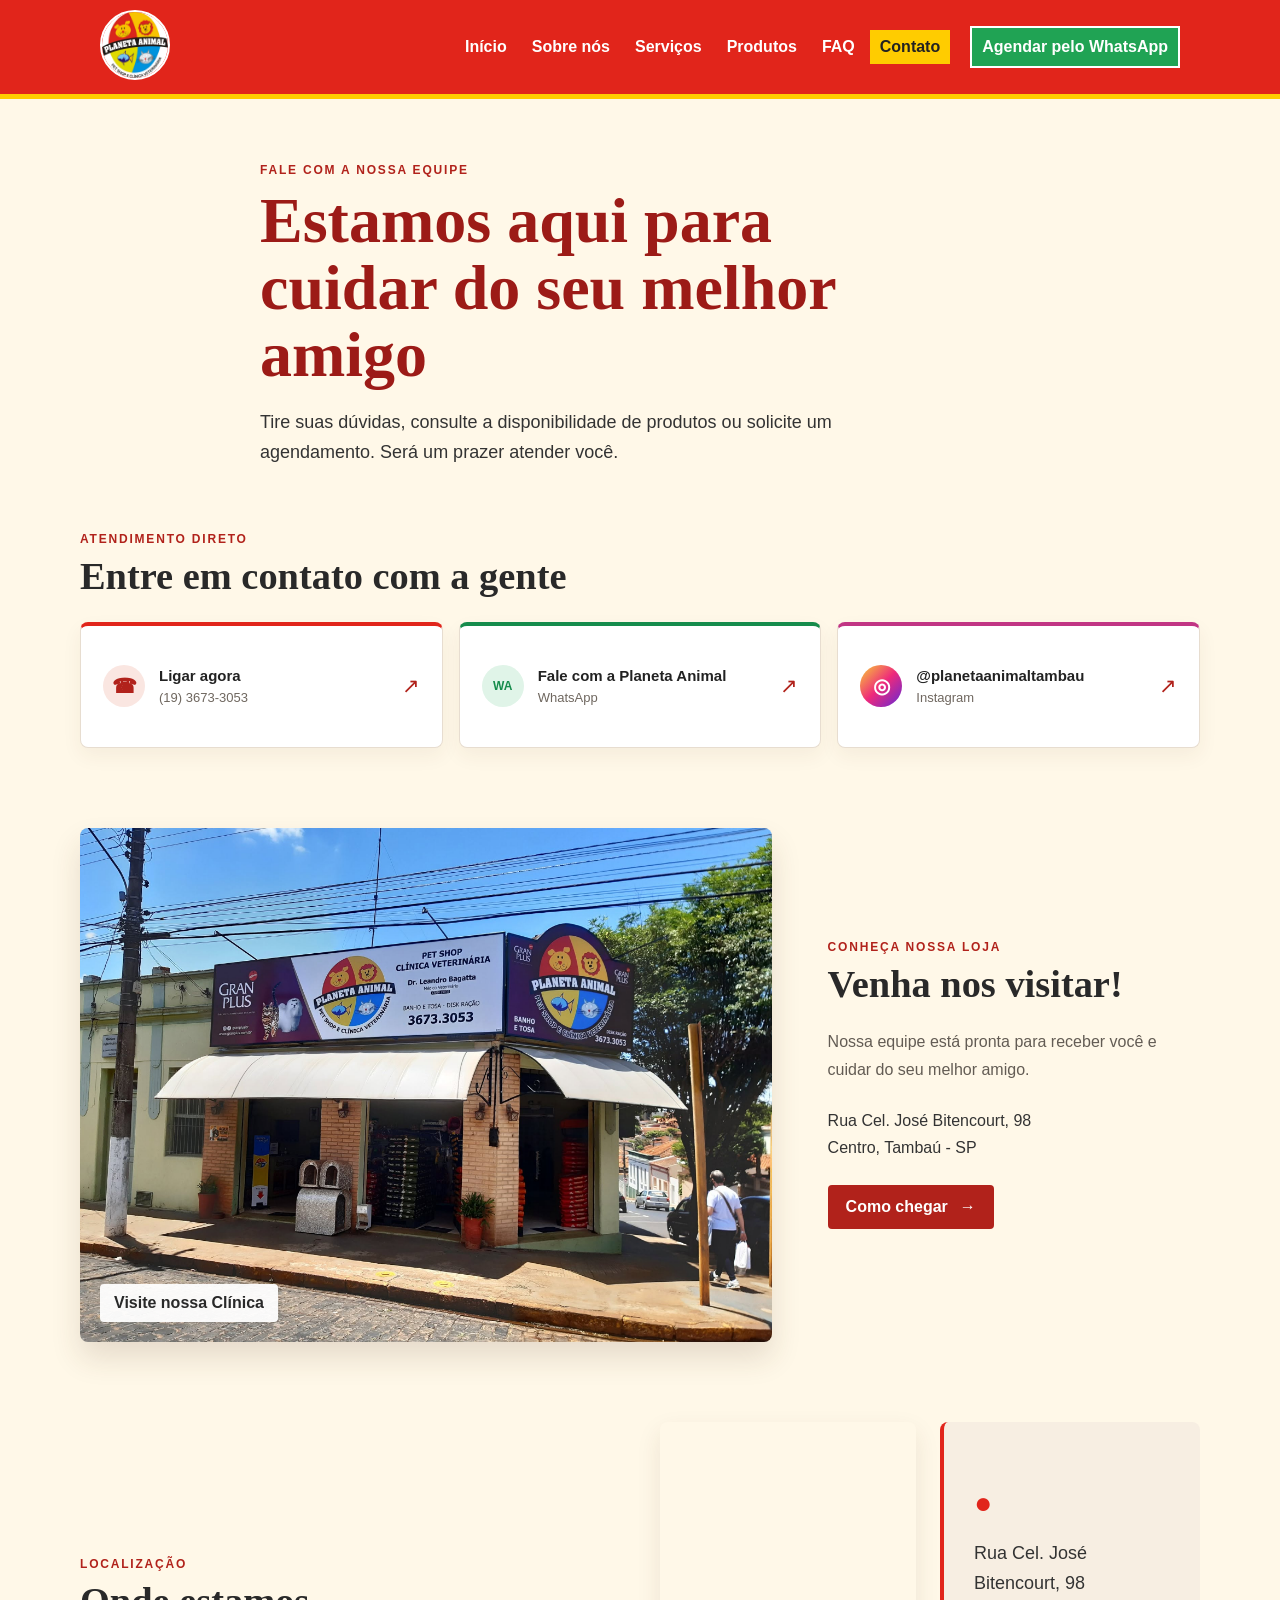
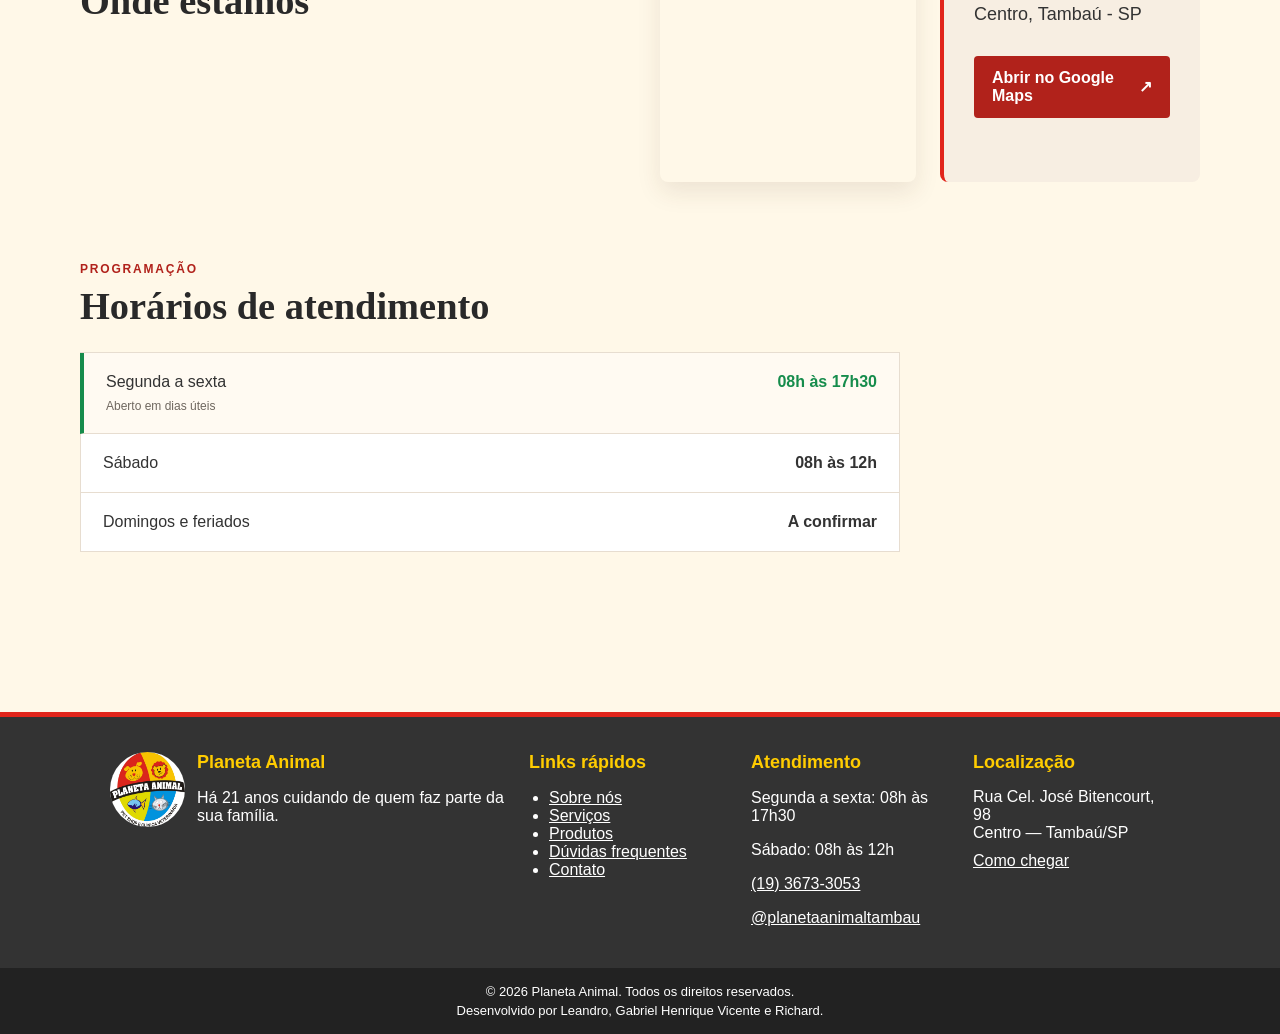
==== commit 10b7e7ae: "Arrumando a foto nos contato" ====
--- a/html/contato.html
+++ b/html/contato.html
@@ -65,8 +65,8 @@
 
     <section class="store-section" aria-labelledby="store-title">
       <figure class="store-photo">
-        <img src="https://images.unsplash.com/photo-1583337130417-3346a1be7dee?auto=format&fit=crop&w=1200&q=85" alt="Cachorro sendo cuidado em um ambiente de pet shop" loading="lazy">
-        <figcaption>Visite nossa loja</figcaption>
+        <img src="../assets/images/clinica.png" alt="Foto da frete da clínica" loading="lazy">
+        <figcaption>Visite nossa Clínica</figcaption>
       </figure>
       <div class="store-copy">
         <p class="eyebrow">Conheça nossa loja</p>
--- a/css/style.css
+++ b/css/style.css
@@ -103,6 +103,281 @@
 }
 
 .page-content p { font-size: 18px; }
+
+.home-page {
+    width: 100%;
+    max-width: none;
+    min-height: 0;
+    padding: 0;
+}
+
+section.slider{
+    position: relative;
+    width: 100%;
+    height: calc(100vh - 95px);
+    overflow: hidden;
+}
+
+.slider-content{
+    width: 400%;
+    height: 100%;
+    display: flex;
+}
+
+.slider-content input, .img-mobile{
+    display: none;
+}
+
+.slide-box{
+    position: relative;
+    width: 25%;
+    height: 100%;
+    transition: 1s;
+}
+
+.slide-box img{
+    width: 100%;
+    height: 100%;
+    display: block;
+    object-fit: cover;
+}
+
+.nav-manual, .nav-auto{
+    position: absolute;
+    bottom: 25px;
+    width: 100%;
+    display: flex;
+    justify-content: center;
+}
+
+.nav-manual .manual-btn, .nav-auto div{
+    border: 1px solid #ff0054;
+    padding: 10px;
+    border-radius: 50%;
+    cursor: pointer;
+    transition: 0.2s;
+}
+
+.nav-manual .manual-btn:not(:last-child), .nav-auto div:not(:last-child){
+    margin-right: 10px;
+}
+
+.nav-manual .manual-btn:hover{
+    background-color: #ff0054;
+}
+
+#radio1:checked ~ .nav-auto .auto-btn1, #radio2:checked ~ .nav-auto .auto-btn2, #radio3:checked ~ .nav-auto .auto-btn3, #radio4:checked ~ .nav-auto .auto-btn4{
+    background-color: #ff0054;
+}
+
+#radio1:checked ~ .primeiro{
+    margin-left: 0%;
+}
+
+#radio2:checked ~ .primeiro{
+    margin-left: -25%;
+}
+
+#radio3:checked ~ .primeiro{
+    margin-left: -50%;
+}
+
+#radio4:checked ~ .primeiro{
+    margin-left: -75%;
+}
+
+.slide-texto {
+    position: absolute;
+    top: 50%;
+    left: 8%;
+    width: 45%;
+    padding: 25px;
+    background-color: rgba(0, 0, 0, 0.65);
+    color: white;
+    text-align: left;
+    transform: translateY(-50%);
+}
+
+.slide-texto h1,
+.slide-texto h2 {
+    margin: 0 0 10px;
+    color: white;
+    font-size: 36px;
+}
+
+.slide-texto p {
+    margin-bottom: 20px;
+    font-size: 18px;
+}
+
+.slide-texto a,
+.home-button {
+    display: inline-block;
+    padding: 12px 18px;
+    background-color: #e1251b;
+    color: white;
+    font-weight: bold;
+    text-decoration: none;
+}
+
+.home-section {
+    width: 90%;
+    max-width: 1100px;
+    margin: 0 auto;
+    padding: 55px 0;
+    text-align: center;
+}
+
+.home-section h2 {
+    margin-top: 0;
+    color: #c51d16;
+    font-size: 30px;
+}
+
+.card-grid {
+    display: grid;
+    gap: 20px;
+    margin: 30px 0;
+}
+
+.categories-grid {
+    grid-template-columns: repeat(5, 1fr);
+}
+
+.two-columns {
+    grid-template-columns: repeat(2, 1fr);
+}
+
+.products-grid {
+    grid-template-columns: repeat(4, 1fr);
+}
+
+.home-card {
+    padding: 22px;
+    background-color: white;
+    border: 1px solid #ddd;
+    border-top: 5px solid #e1251b;
+}
+
+.home-card h3 {
+    margin-top: 0;
+}
+
+.home-card a {
+    font-weight: bold;
+}
+
+.tradition-section,
+.location-section {
+    display: flex;
+    align-items: center;
+    gap: 40px;
+    text-align: left;
+}
+
+.tradition-section div,
+.tradition-section img,
+.location-section div,
+.map-preview {
+    flex: 1;
+}
+
+.tradition-section img {
+    width: 50%;
+    max-height: 350px;
+    object-fit: cover;
+}
+
+.section-label {
+    color: #e1251b;
+    font-weight: bold;
+    text-transform: uppercase;
+}
+
+.products-section,
+.contact-call {
+    width: 100%;
+    max-width: none;
+    padding-right: 5%;
+    padding-left: 5%;
+    background-color: white;
+}
+
+.contact-call small {
+    display: block;
+    margin-top: 15px;
+}
+
+.location-section {
+    justify-content: space-between;
+}
+
+.location-section address {
+    margin-bottom: 20px;
+    font-style: normal;
+    font-size: 18px;
+}
+
+.map-preview {
+    width: 100%;
+    height: 300px;
+    border: 1px solid #aaa;
+}
+
+@media screen and (max-width: 900px) {
+    .img-desktop{
+        display: none;
+    }
+
+    .img-mobile{
+        display: block;
+    }
+
+    section.slider{
+        height: calc(100vh - 155px);
+        min-height: 350px;
+    }
+
+    .nav-auto, .nav-manual{
+        bottom: 15px;
+    }
+
+    .slide-texto {
+        left: 5%;
+        width: 90%;
+        padding: 18px;
+    }
+
+    .slide-texto h1,
+    .slide-texto h2 {
+        font-size: 26px;
+    }
+
+    .slide-texto p {
+        font-size: 16px;
+    }
+
+    .categories-grid,
+    .two-columns,
+    .products-grid {
+        grid-template-columns: 1fr;
+    }
+
+    .tradition-section,
+    .location-section {
+        display: block;
+        text-align: center;
+    }
+
+    .tradition-section img {
+        width: 100%;
+        margin-top: 25px;
+    }
+
+    .location-section .home-button {
+        margin-top: 20px;
+    }
+}
 
 /* pagina de contato */
 .contact-page {
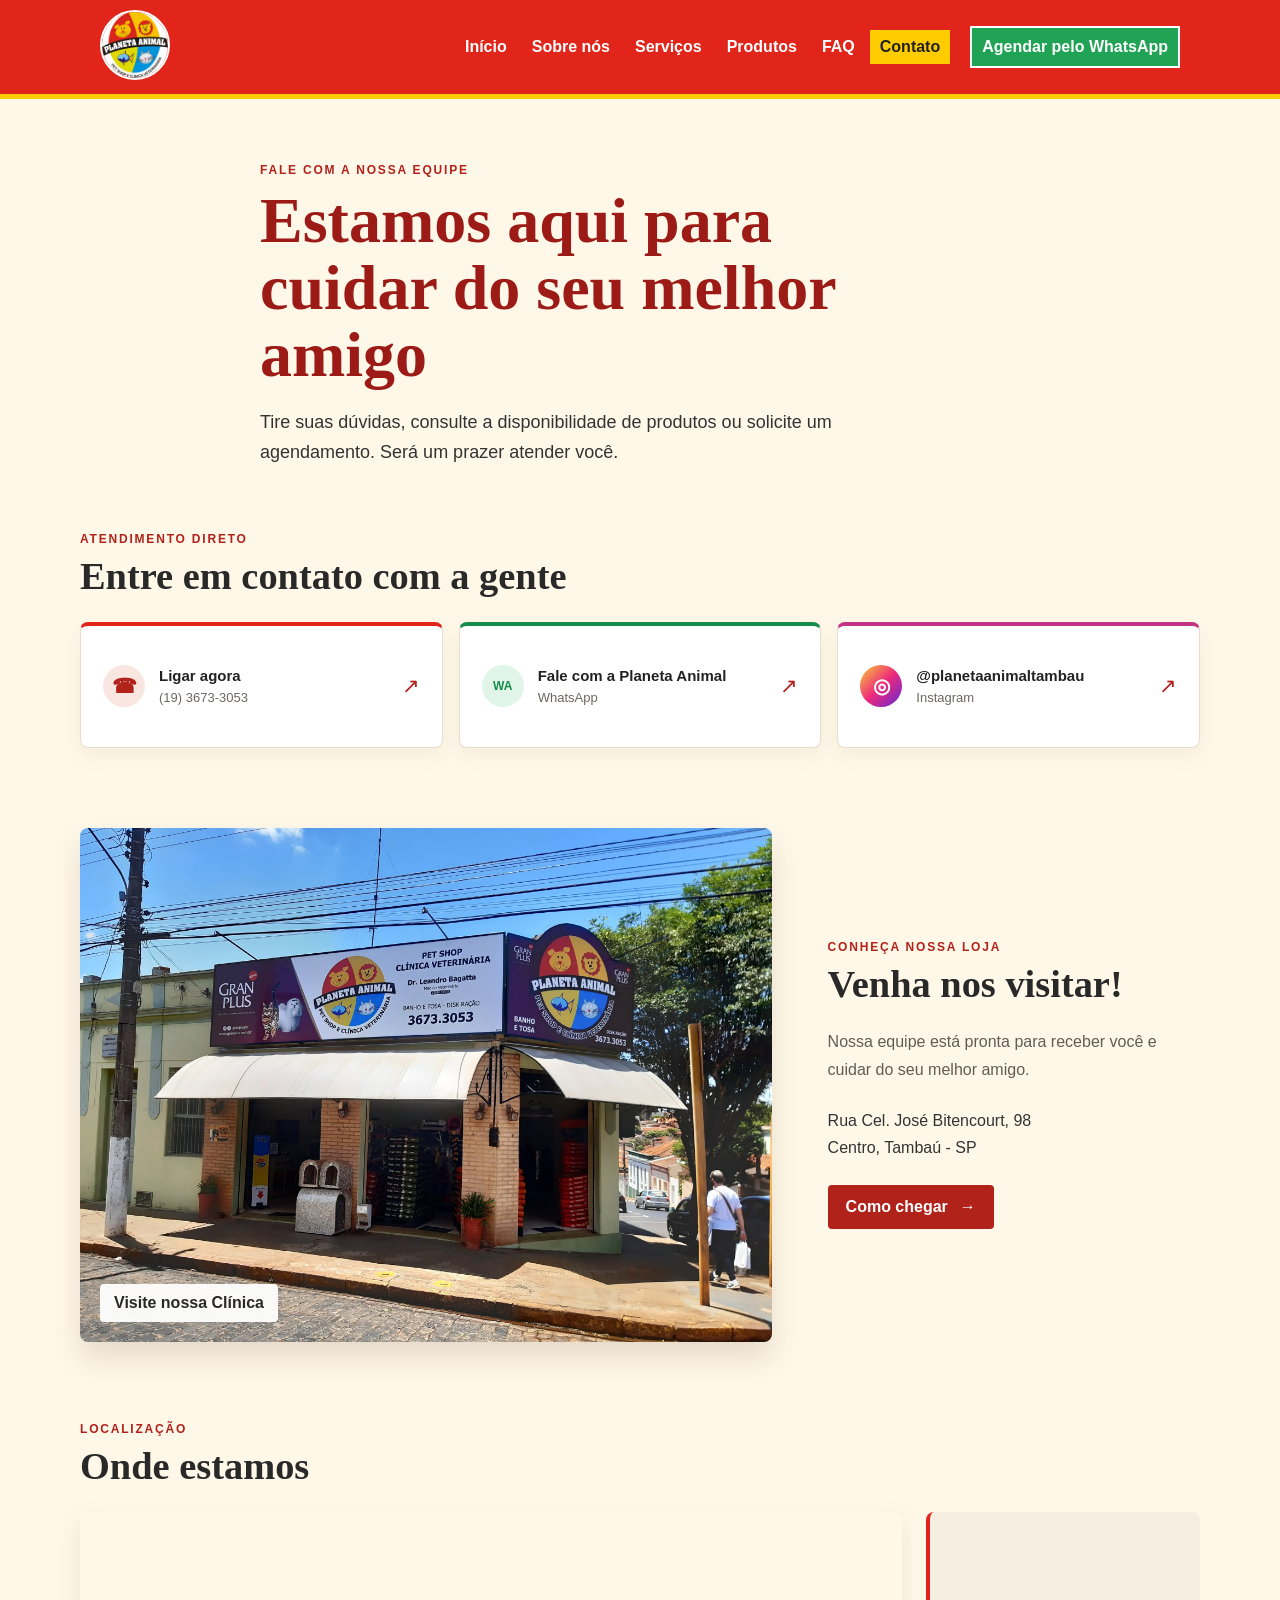
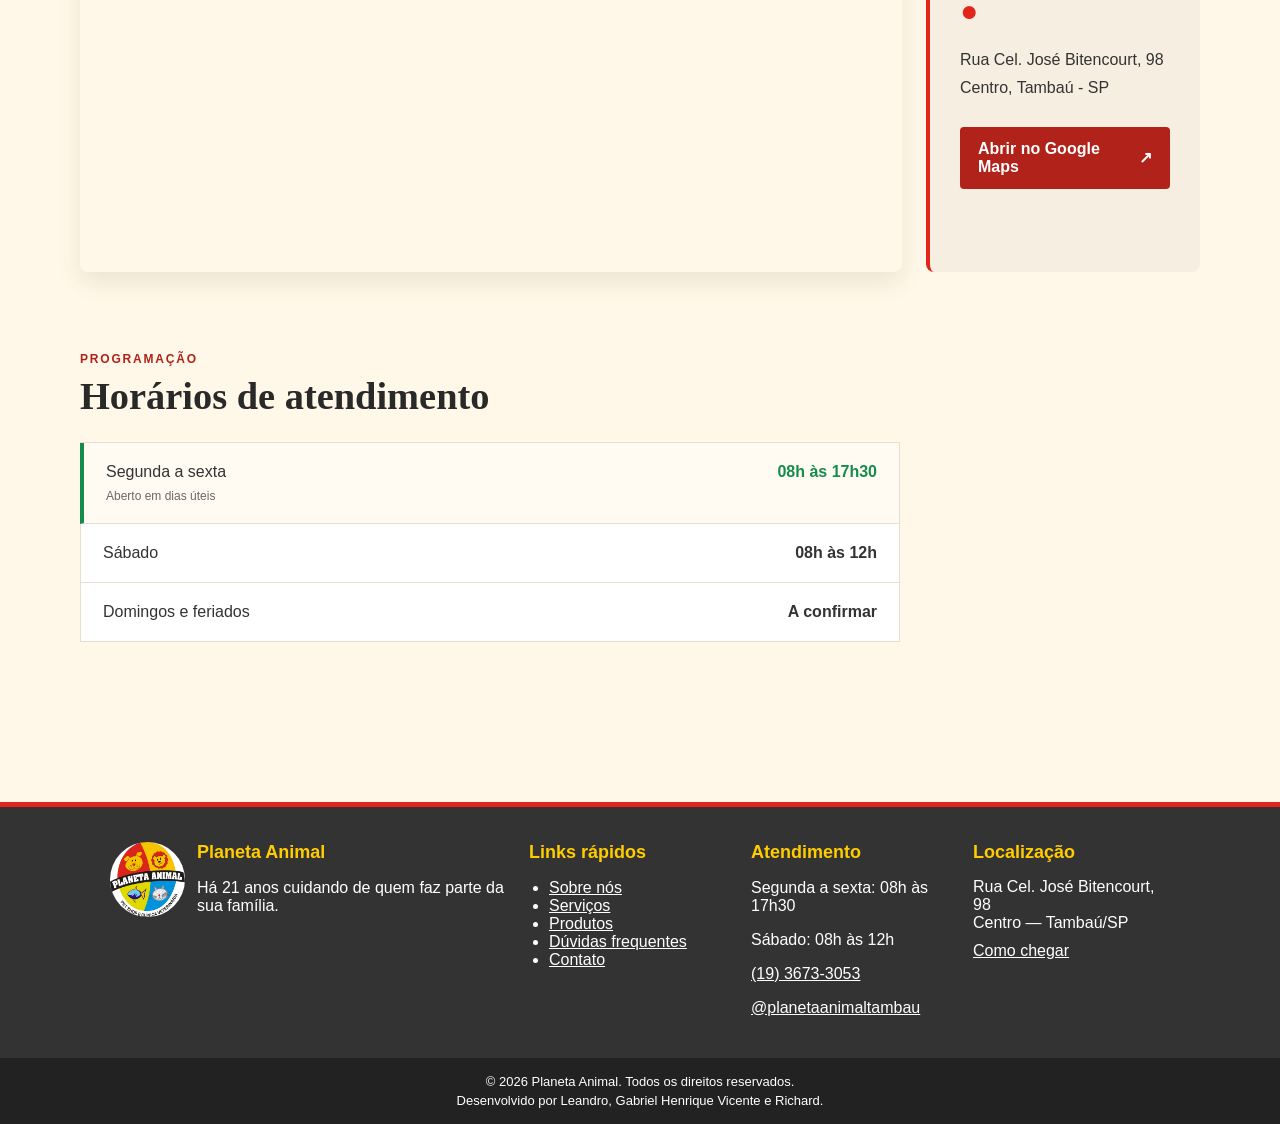
==== commit 63ccf171: "separando os arquivos .css" ====
--- a/html/contato.html
+++ b/html/contato.html
@@ -5,7 +5,8 @@
   <meta name="viewport" content="width=device-width, initial-scale=1.0">
   <meta name="description" content="Confira os canais de atendimento, horários e localização da Planeta Animal.">
   <title>Contato | Planeta Animal</title>
-  <link rel="stylesheet" href="../css/style.css">
+  <link rel="stylesheet" href="../css/base.css">
+  <link rel="stylesheet" href="../css/contato.css">
   <script src="../js/main.js" defer></script>
 </head>
 <body>
--- a/css/base.css
+++ b/css/base.css
@@ -0,0 +1,165 @@
+/* Estilos compartilhados por todas as paginas. */
+* { box-sizing: border-box; }
+
+body {
+  min-height: 100vh;
+  margin: 0;
+  display: flex;
+  flex-direction: column;
+  background-color: #fff8e8;
+  color: #333;
+  font-family: Arial, sans-serif;
+}
+
+a { color: #a80000; }
+img { max-width: 100%; }
+.skip-link { position: absolute; left: -9999px; }
+.skip-link:focus { left: 10px; top: 10px; background: white; padding: 8px; }
+
+/* cabecalho */
+.site-header {
+  background-color: #e1251b;
+  border-bottom: 5px solid #ffcc00;
+}
+
+.header-container {
+  max-width: 1100px;
+  min-height: 90px;
+  margin: auto;
+  padding: 10px;
+  display: flex;
+  align-items: center;
+  gap: 20px;
+}
+
+.brand img {
+  width: 70px;
+  height: 70px;
+  border: 2px solid white;
+  border-radius: 50%;
+}
+
+.main-nav { margin-left: auto; }
+
+.nav-list {
+  display: flex;
+  gap: 5px;
+  margin: 0;
+  padding: 0;
+  list-style: none;
+}
+
+.nav-list a {
+  display: block;
+  padding: 8px 10px;
+  color: white;
+  font-weight: bold;
+  text-decoration: none;
+}
+
+.nav-list a:hover,
+.nav-list a[aria-current="page"] {
+  background-color: #ffcc00;
+  color: #222;
+}
+
+.whatsapp-button {
+  padding: 10px;
+  background-color: #20a354;
+  border: 2px solid white;
+  color: white;
+  font-weight: bold;
+  text-decoration: none;
+}
+
+.menu-toggle {
+  display: none;
+  padding: 7px;
+  background-color: #ffcc00;
+  border: 1px solid black;
+}
+
+.menu-toggle span {
+  display: block;
+  width: 25px;
+  height: 3px;
+  margin: 4px;
+  background-color: black;
+}
+
+/* conteudo das paginas */
+.page-content {
+  flex: 1;
+  width: 90%;
+  max-width: 1000px;
+  min-height: 400px;
+  margin: auto;
+  padding: 80px 20px;
+  text-align: center;
+}
+
+.page-content h1 {
+  color: #c51d16;
+  font-size: 40px;
+}
+
+.page-content p { font-size: 18px; }
+
+/* rodape */
+.site-footer {
+  padding-top: 25px;
+  background-color: #333;
+  border-top: 5px solid #e1251b;
+  color: white;
+}
+
+.footer-container {
+  max-width: 1100px;
+  margin: auto;
+  padding: 10px 20px 25px;
+  display: grid;
+  grid-template-columns: 2fr 1fr 1fr 1fr;
+  gap: 25px;
+}
+
+.footer-brand { display: flex; gap: 12px; }
+.footer-brand img { width: 75px; height: 75px; border-radius: 50%; }
+.site-footer h2 { margin-top: 0; color: #ffcc00; font-size: 18px; }
+.footer-section ul { padding-left: 20px; }
+.site-footer a { color: white; }
+.footer-section address { font-style: normal; }
+.footer-map-link { display: inline-block; margin-top: 10px; }
+
+.footer-bottom {
+  padding: 12px;
+  background-color: #222;
+  text-align: center;
+  font-size: 13px;
+}
+
+.footer-bottom p { margin: 4px; }
+
+/* Menu e rodape no celular. */
+@media (max-width: 800px) {
+  .header-container { flex-wrap: wrap; }
+  .menu-toggle { display: block; margin-left: auto; }
+
+  .main-nav {
+    display: none;
+    width: 100%;
+    margin: 0;
+    order: 4;
+  }
+
+  .main-nav.is-open { display: block; }
+  .nav-list { display: block; }
+  .nav-list a { border-bottom: 1px solid #ffcc00; }
+
+  .header-whatsapp {
+    order: 5;
+    width: 100%;
+    text-align: center;
+  }
+
+  .footer-container { grid-template-columns: 1fr; }
+}
--- a/css/contato.css
+++ b/css/contato.css
@@ -0,0 +1,114 @@
+/* Pagina de contato: atendimento, localizacao e horarios. */
+.contact-page {
+  flex: 1;
+  width: min(92%, 1120px);
+  margin: auto;
+  padding: 64px 0 80px;
+}
+
+.contact-intro {
+  max-width: 760px;
+  margin: 0 auto 64px;
+  text-align: left;
+}
+
+.contact-intro h1 {
+  max-width: 700px;
+  margin: 10px 0 18px;
+  color: #9c1b17;
+  font-family: Georgia, serif;
+  font-size: clamp(2.5rem, 5vw, 4.4rem);
+  line-height: 1.05;
+}
+
+.eyebrow,
+.panel-kicker {
+  margin: 0;
+  color: #b1221b;
+  font-size: 12px;
+  letter-spacing: 1.8px;
+  font-weight: bold;
+  text-transform: uppercase;
+}
+
+.contact-lead { max-width: 620px; margin: 0; font-size: 18px; line-height: 1.7; }
+.contact-section, .store-section, .location-section, .hours-section { margin-bottom: 80px; }
+.section-heading { margin-bottom: 24px; }
+.section-heading h2, .store-copy h2 { margin: 8px 0 0; color: #292929; font-family: Georgia, serif; font-size: clamp(1.8rem, 3vw, 2.7rem); }
+
+.contact-actions { display: grid; grid-template-columns: repeat(3, 1fr); gap: 16px; }
+
+.contact-panel {
+  padding: 20px;
+  background-color: white;
+  border: 1px solid #eadfd0;
+}
+
+.contact-action {
+  min-height: 126px;
+  display: grid;
+  grid-template-columns: auto 1fr auto;
+  align-items: center;
+  gap: 14px;
+  padding: 22px;
+  background: #fff;
+  border: 1px solid #e7ddd0;
+  border-top: 4px solid #e1251b;
+  border-radius: 8px;
+  color: #222;
+  text-decoration: none;
+  box-shadow: 0 8px 20px rgba(77, 47, 29, .06);
+  transition: transform .2s ease, box-shadow .2s ease;
+}
+.contact-action:hover, .contact-action:focus-visible { transform: translateY(-4px); box-shadow: 0 14px 28px rgba(77, 47, 29, .12); }
+
+.contact-action-whatsapp { border-top-color: #168c4c; }
+.contact-action-instagram { border-top-color: #c13584; }
+.action-icon { display: grid; width: 42px; height: 42px; place-items: center; border-radius: 50%; background: #fae6e1; color: #b1221b; font-size: 20px; font-weight: bold; }
+.contact-action-whatsapp .action-icon { background: #e0f4e8; color: #168c4c; font-size: 12px; }
+.contact-action-instagram .action-icon { background: linear-gradient(135deg, #f9ce34, #ee2a7b, #6228d7); color: white; }
+.contact-action strong, .contact-action small { display: block; }
+.contact-action strong { margin-bottom: 6px; font-size: 15px; }
+.contact-action small { color: #6f675f; font-size: 13px; }
+.action-arrow { color: #b1221b; font-size: 21px; }
+
+.store-section { display: grid; grid-template-columns: minmax(0, 1.3fr) minmax(300px, .7fr); gap: 56px; align-items: center; }
+.store-photo { position: relative; min-height: 440px; margin: 0; overflow: hidden; border-radius: 8px; box-shadow: 0 16px 30px rgba(77, 47, 29, .14); }
+.store-photo img { width: 100%; height: 100%; min-height: 440px; display: block; object-fit: cover; transition: transform .5s ease; }
+.store-photo:hover img { transform: scale(1.04); }
+.store-photo figcaption { position: absolute; bottom: 20px; left: 20px; padding: 10px 14px; background: rgba(255,255,255,.94); border-radius: 4px; color: #292929; font-weight: bold; }
+.store-copy > p:not(.eyebrow) { margin: 22px 0; color: #635c54; line-height: 1.7; }
+.address-block { margin: 24px 0; font-style: normal; line-height: 1.7; }
+.primary-link { display: inline-flex; align-items: center; gap: 12px; padding: 13px 18px; background: #b1221b; border-radius: 4px; color: white; font-weight: bold; text-decoration: none; transition: background .2s ease, transform .2s ease; }
+.primary-link:hover, .primary-link:focus-visible { background: #861713; transform: translateY(-2px); }
+
+.location-layout { display: grid; grid-template-columns: minmax(0, 1.5fr) minmax(260px, .5fr); gap: 24px; align-items: stretch; }
+.map-frame { min-height: 360px; overflow: hidden; border-radius: 8px; box-shadow: 0 10px 24px rgba(77, 47, 29, .1); }
+.map-frame iframe { width: 100%; height: 100%; min-height: 360px; display: block; border: 0; }
+.location-copy { display: flex; flex-direction: column; justify-content: center; padding: 30px; background: #f7eee2; border-left: 4px solid #e1251b; border-radius: 8px; }
+.location-pin { margin: 0 0 18px; color: #e1251b; font-size: 30px; }
+.location-copy address { margin-bottom: 26px; font-style: normal; line-height: 1.7; }
+
+.hours-section { max-width: 820px; }
+.hours-list { margin: 0; background: #fff; border-top: 1px solid #e7ddd0; }
+.hours-list div { display: grid; grid-template-columns: 1fr auto; gap: 20px; align-items: center; padding: 20px 22px; border: 1px solid #e7ddd0; border-top: 0; }
+.hours-list dt, .hours-list dd { margin: 0; }
+.hours-list dd { font-weight: bold; }
+.hours-current { position: relative; background: #fffaf2; border-left: 4px solid #168c4c !important; }
+.hours-current dd { color: #168c4c; }
+.hours-current span { grid-column: 1 / -1; margin-top: -12px; color: #6f675f; font-size: 12px; }
+
+/* Contato no celular. */
+@media (max-width: 800px) {
+  .contact-page { padding-top: 42px; }
+  .contact-intro { margin-bottom: 48px; }
+  .contact-intro h1 { font-size: 2.6rem; }
+  .contact-section, .store-section, .location-section, .hours-section { margin-bottom: 56px; }
+  .contact-actions, .store-section, .location-layout { grid-template-columns: 1fr; }
+  .contact-action { min-height: 96px; }
+  .store-section { gap: 28px; }
+  .store-photo, .store-photo img { min-height: 300px; }
+  .location-copy { min-height: 220px; }
+  .hours-list div { grid-template-columns: 1fr; gap: 8px; }
+  .hours-list dd { font-size: 15px; }
+}
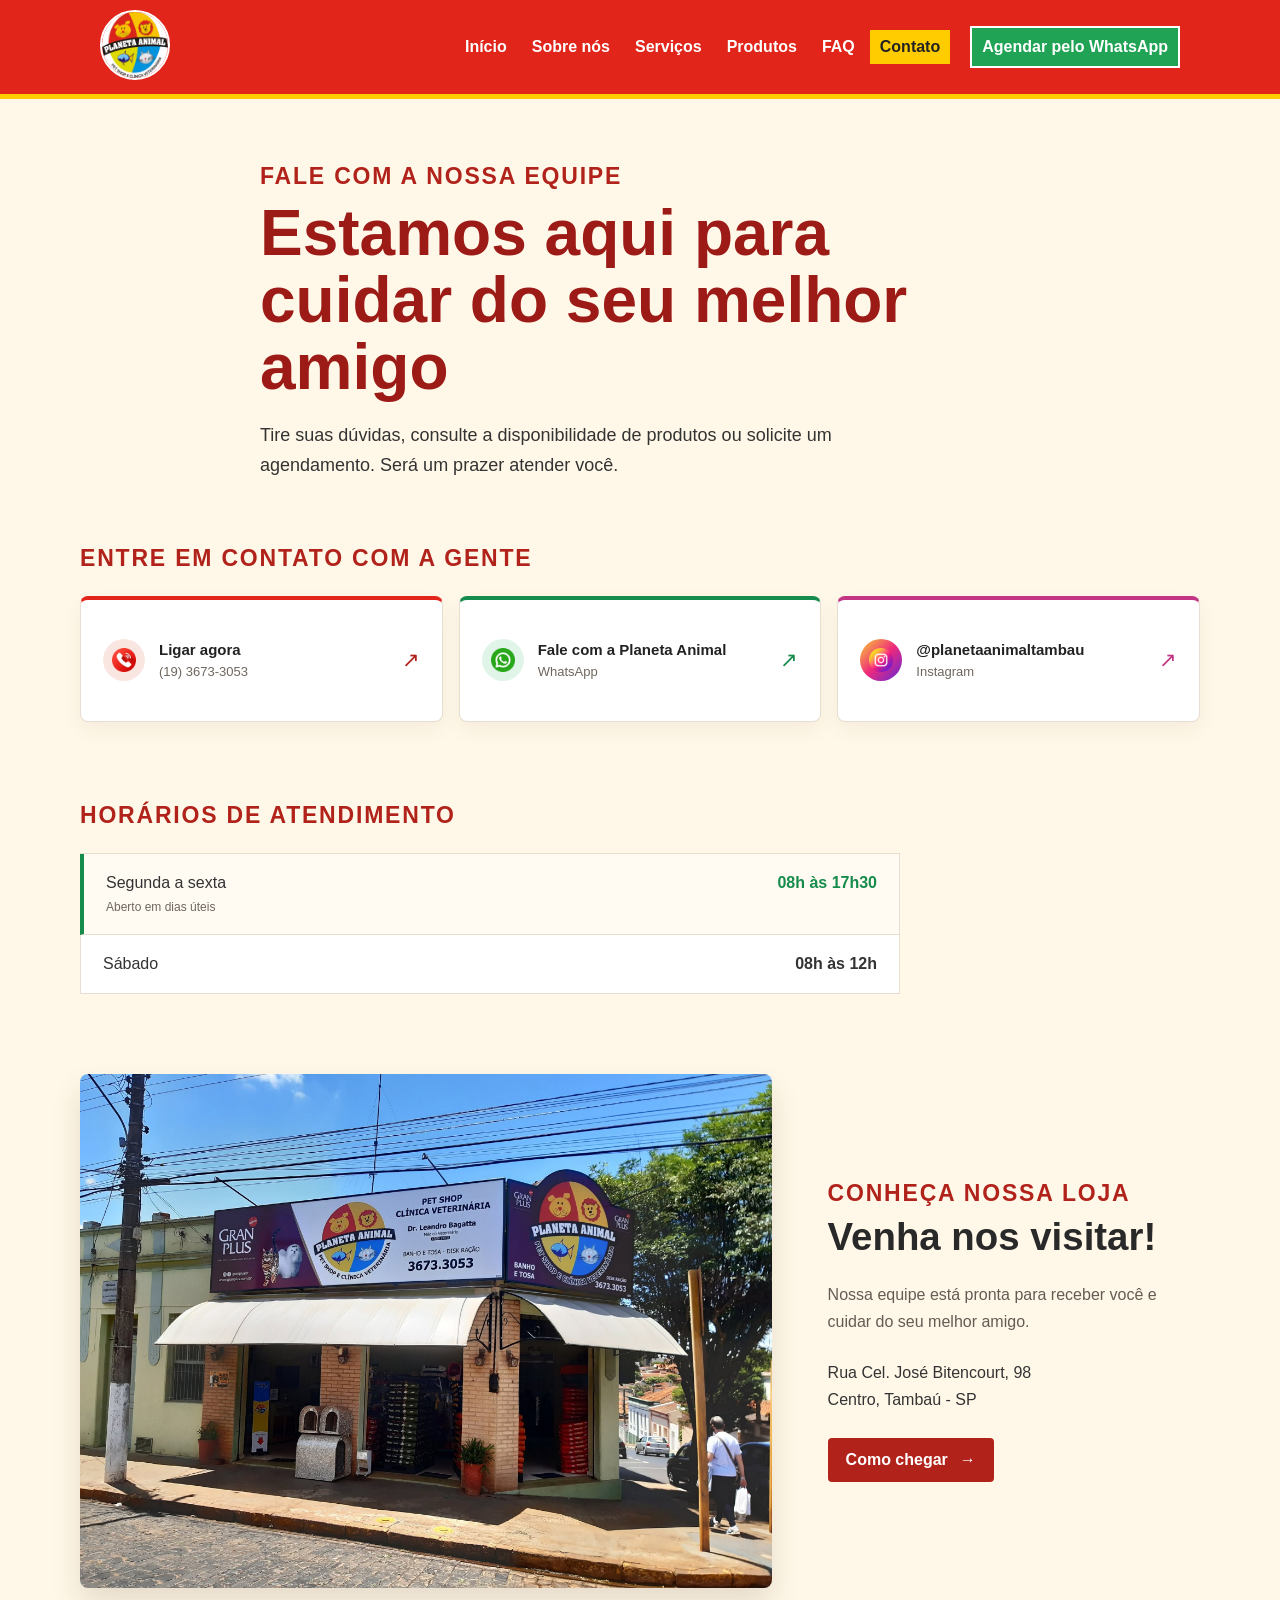
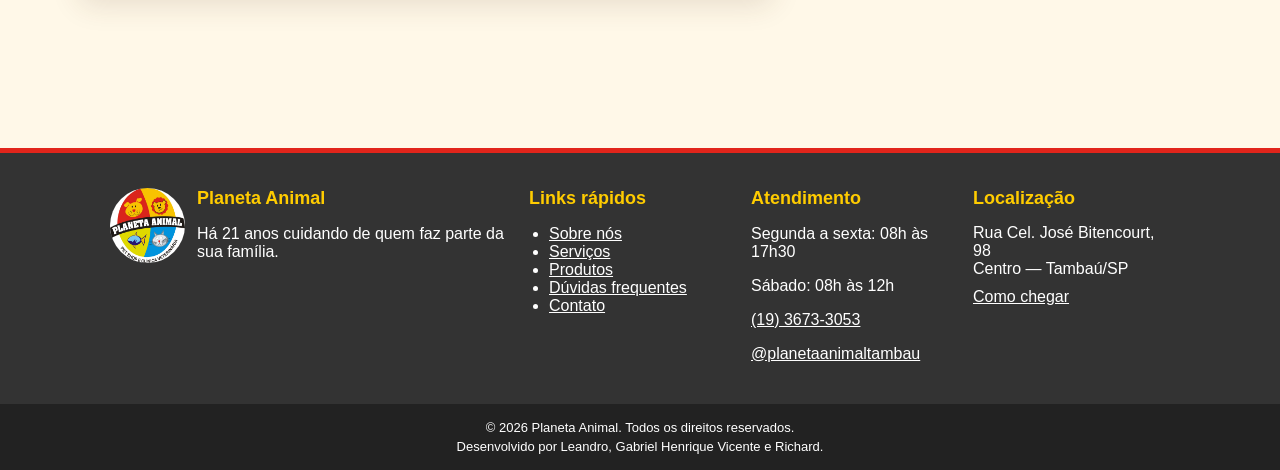
==== commit 6ecb832e: "Contato arrumado" ====
--- a/html/contato.html
+++ b/html/contato.html
@@ -42,32 +42,47 @@
 
     <section class="contact-section" aria-labelledby="contact-channels-title">
       <div class="section-heading">
-        <p class="eyebrow">Atendimento direto</p>
-        <h2 id="contact-channels-title">Entre em contato com a gente</h2>
+        <p class="eyebrow">Entre em contato com a gente</p>
       </div>
       <div class="contact-actions">
         <a class="contact-action contact-action-primary" href="tel:+551936733053">
-          <span class="action-icon" aria-hidden="true">☎</span>
+          <span class="action-icon" aria-hidden="true">
+            <img src="../assets/icons/phone.png" alt="" width="24" height="24">
+          </span>
           <span><strong>Ligar agora</strong><small>(19) 3673-3053</small></span>
           <span class="action-arrow" aria-hidden="true">↗</span>
         </a>
         <a class="contact-action contact-action-whatsapp" href="https://wa.me/551936733053" target="_blank" rel="noopener noreferrer">
-          <span class="action-icon" aria-hidden="true">WA</span>
+          <span class="action-icon" aria-hidden="true">
+            <img src="../assets/icons/whatsapp.png" alt="" width="24" height="24">
+          </span>
           <span><strong>Fale com a Planeta Animal</strong><small>WhatsApp</small></span>
-          <span class="action-arrow" aria-hidden="true">↗</span>
+          <span class="action-arroww" aria-hidden="true">↗</span>
         </a>
         <a class="contact-action contact-action-instagram" href="https://www.instagram.com/planetaanimaltambau" target="_blank" rel="noopener noreferrer">
-          <span class="action-icon" aria-hidden="true">◎</span>
+          <span class="action-icon" aria-hidden="true">
+            <img src="../assets/icons/instagram.png" alt="" width="24" height="24">
+          </span>
           <span><strong>@planetaanimaltambau</strong><small>Instagram</small></span>
-          <span class="action-arrow" aria-hidden="true">↗</span>
+          <span class="action-arrowi" aria-hidden="true">↗</span>
         </a>
       </div>
+    </section>
+
+        <section class="hours-section" aria-labelledby="hours-title">
+      <div class="section-heading">
+        <p class="eyebrow">Horários de atendimento</p>
+
+      </div>
+      <dl class="hours-list">
+        <div class="hours-current"><dt>Segunda a sexta</dt><dd>08h às 17h30</dd><span>Aberto em dias úteis</span></div>
+        <div><dt>Sábado</dt><dd>08h às 12h</dd></div>
+      </dl>
     </section>
 
     <section class="store-section" aria-labelledby="store-title">
       <figure class="store-photo">
         <img src="../assets/images/clinica.png" alt="Foto da frete da clínica" loading="lazy">
-        <figcaption>Visite nossa Clínica</figcaption>
       </figure>
       <div class="store-copy">
         <p class="eyebrow">Conheça nossa loja</p>
@@ -78,34 +93,7 @@
       </div>
     </section>
 
-    <section class="location-section" aria-labelledby="location-title">
-      <div class="section-heading">
-        <p class="eyebrow">Localização</p>
-        <h2 id="location-title">Onde estamos</h2>
-      </div>
-      <div class="location-layout">
-        <div class="map-frame">
-          <iframe title="Mapa da localização da Planeta Animal em Tambaú" src="https://www.google.com/maps?q=Rua+Cel.+Jose+Bitencourt+98,+Tambau,+SP&output=embed" loading="lazy" referrerpolicy="no-referrer-when-downgrade"></iframe>
-        </div>
-        <div class="location-copy">
-          <p class="location-pin" aria-hidden="true">●</p>
-          <address>Rua Cel. José Bitencourt, 98<br>Centro, Tambaú - SP</address>
-          <a class="primary-link" href="https://www.google.com/maps/search/?api=1&query=Rua+Cel.+Jose+Bitencourt+98+Tambau+SP" target="_blank" rel="noopener noreferrer">Abrir no Google Maps <span aria-hidden="true">↗</span></a>
-        </div>
-      </div>
-    </section>
-
-    <section class="hours-section" aria-labelledby="hours-title">
-      <div class="section-heading">
-        <p class="eyebrow">Programação</p>
-        <h2 id="hours-title">Horários de atendimento</h2>
-      </div>
-      <dl class="hours-list">
-        <div class="hours-current"><dt>Segunda a sexta</dt><dd>08h às 17h30</dd><span>Aberto em dias úteis</span></div>
-        <div><dt>Sábado</dt><dd>08h às 12h</dd></div>
-        <div><dt>Domingos e feriados</dt><dd>A confirmar</dd></div>
-      </dl>
-    </section>
+    
 
   </main>
 
--- a/css/contato.css
+++ b/css/contato.css
@@ -4,6 +4,7 @@
   width: min(92%, 1120px);
   margin: auto;
   padding: 64px 0 80px;
+  font-family: Arial, sans-serif;
 }
 
 .contact-intro {
@@ -16,7 +17,7 @@
   max-width: 700px;
   margin: 10px 0 18px;
   color: #9c1b17;
-  font-family: Georgia, serif;
+  font-family: Arial, sans-serif;
   font-size: clamp(2.5rem, 5vw, 4.4rem);
   line-height: 1.05;
 }
@@ -25,7 +26,7 @@
 .panel-kicker {
   margin: 0;
   color: #b1221b;
-  font-size: 12px;
+  font-size: 23px;
   letter-spacing: 1.8px;
   font-weight: bold;
   text-transform: uppercase;
@@ -34,7 +35,7 @@
 .contact-lead { max-width: 620px; margin: 0; font-size: 18px; line-height: 1.7; }
 .contact-section, .store-section, .location-section, .hours-section { margin-bottom: 80px; }
 .section-heading { margin-bottom: 24px; }
-.section-heading h2, .store-copy h2 { margin: 8px 0 0; color: #292929; font-family: Georgia, serif; font-size: clamp(1.8rem, 3vw, 2.7rem); }
+.section-heading h2, .store-copy h2 { margin: 8px 0 0; color: #292929; font-family: Arial, sans-serif; font-size: clamp(1.8rem, 3vw, 2.7rem); }
 
 .contact-actions { display: grid; grid-template-columns: repeat(3, 1fr); gap: 16px; }
 
@@ -65,12 +66,15 @@
 .contact-action-whatsapp { border-top-color: #168c4c; }
 .contact-action-instagram { border-top-color: #c13584; }
 .action-icon { display: grid; width: 42px; height: 42px; place-items: center; border-radius: 50%; background: #fae6e1; color: #b1221b; font-size: 20px; font-weight: bold; }
+.action-icon img {display: block;width: 24px;height: 24px;object-fit: contain;}
 .contact-action-whatsapp .action-icon { background: #e0f4e8; color: #168c4c; font-size: 12px; }
 .contact-action-instagram .action-icon { background: linear-gradient(135deg, #f9ce34, #ee2a7b, #6228d7); color: white; }
 .contact-action strong, .contact-action small { display: block; }
 .contact-action strong { margin-bottom: 6px; font-size: 15px; }
 .contact-action small { color: #6f675f; font-size: 13px; }
 .action-arrow { color: #b1221b; font-size: 21px; }
+.action-arroww { color: #168c4c; font-size: 21px; }
+.action-arrowi { color: #c13584; font-size: 21px; }
 
 .store-section { display: grid; grid-template-columns: minmax(0, 1.3fr) minmax(300px, .7fr); gap: 56px; align-items: center; }
 .store-photo { position: relative; min-height: 440px; margin: 0; overflow: hidden; border-radius: 8px; box-shadow: 0 16px 30px rgba(77, 47, 29, .14); }
